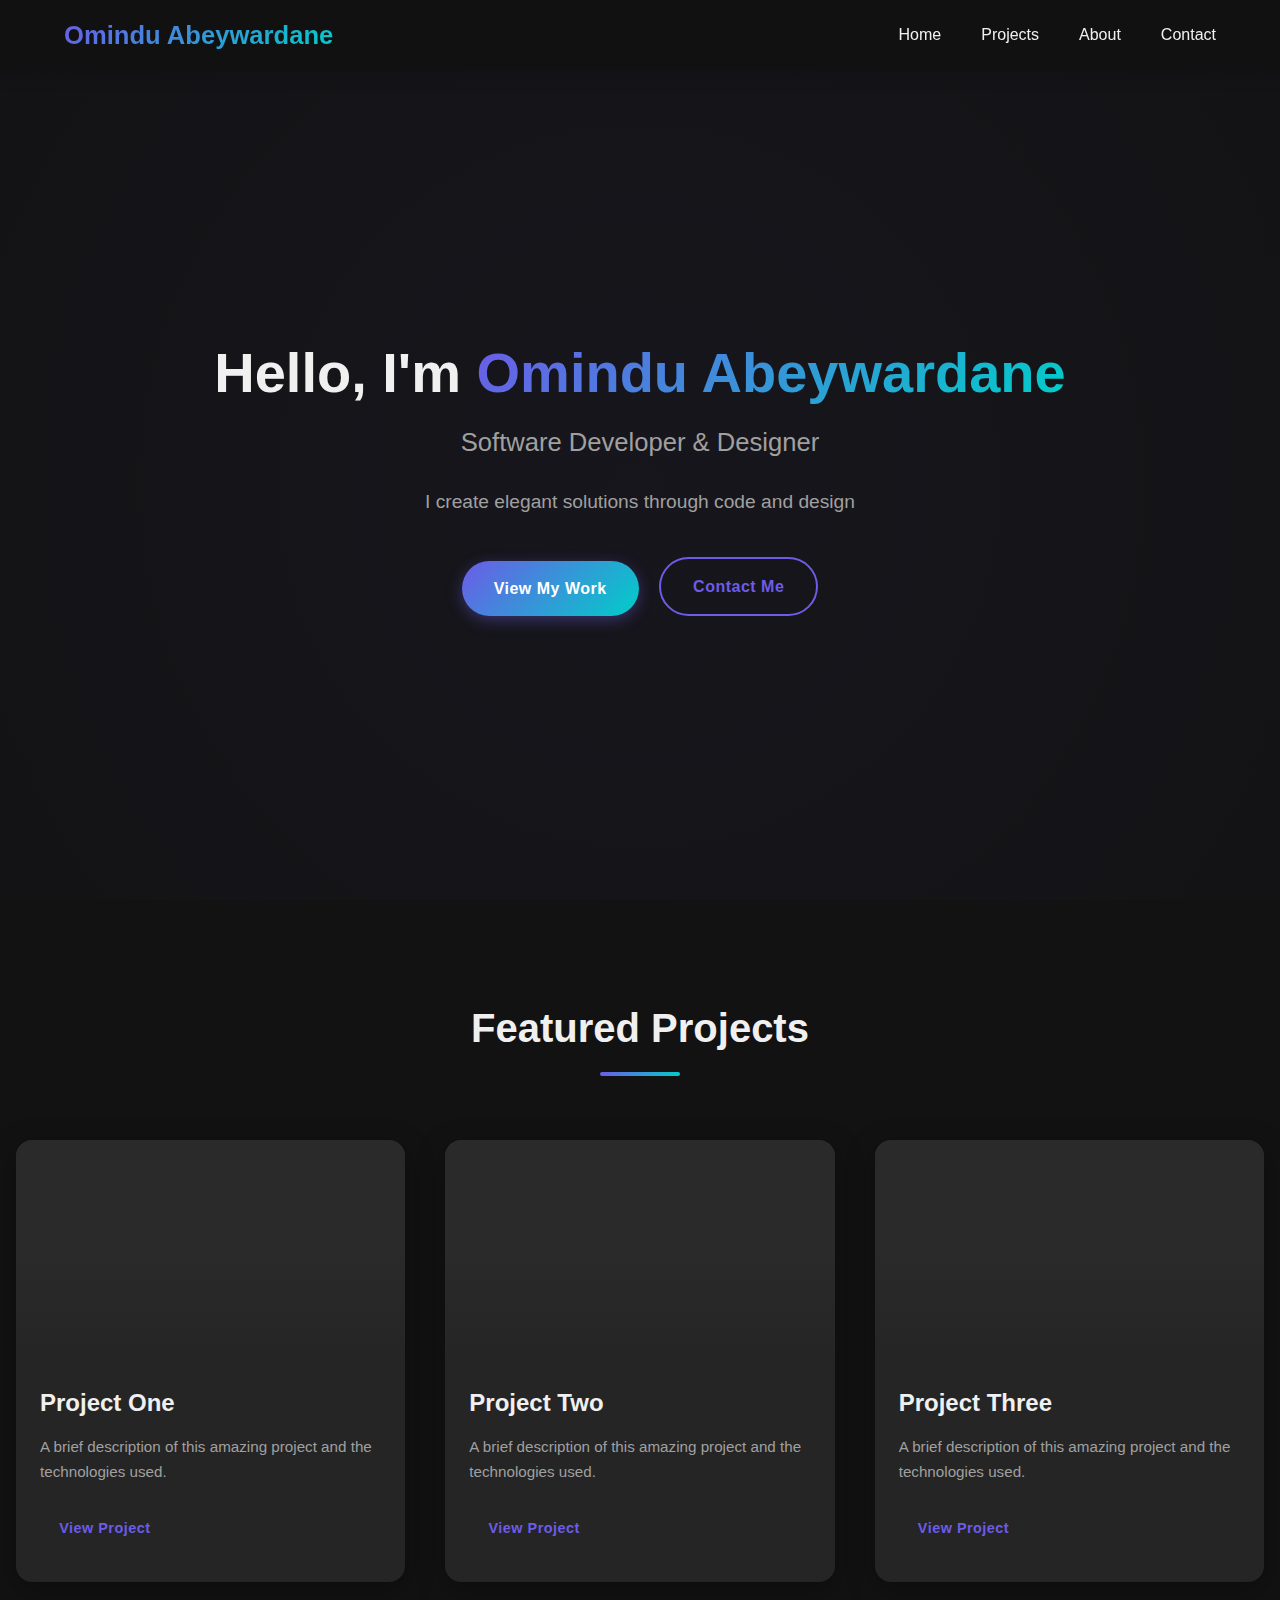
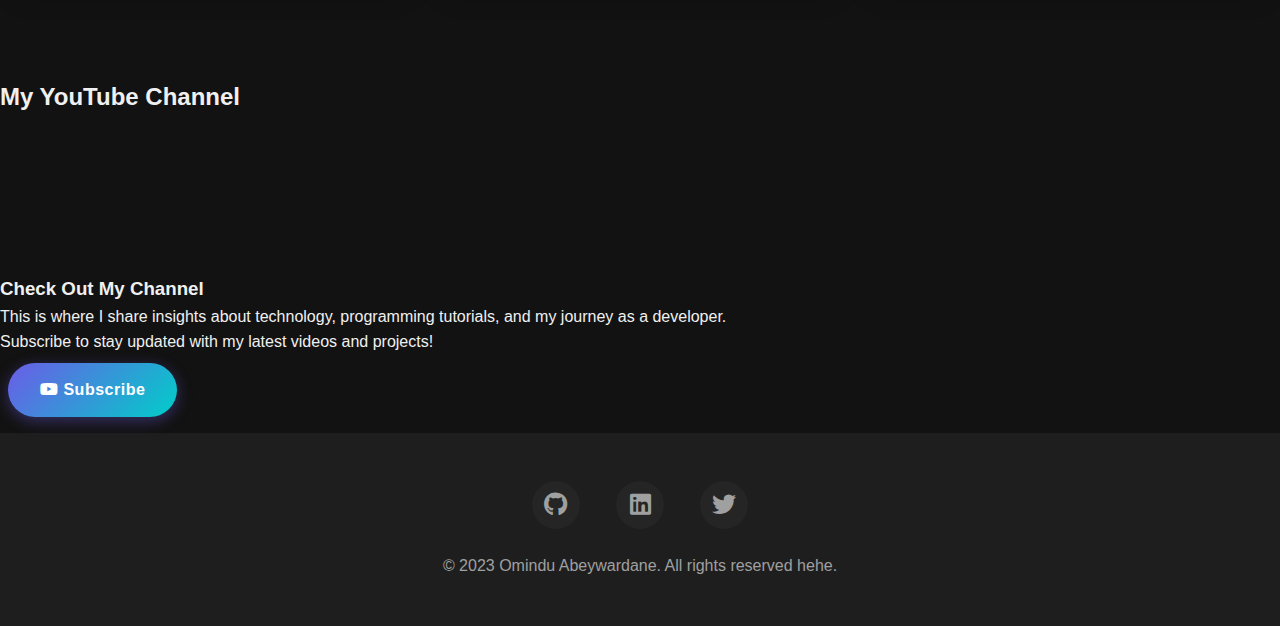
==== index.html @ 720e86e9 "Update index.html" ====
<!DOCTYPE html>
<html lang="en">
<head>
    <meta charset="UTF-8">
    <meta name="viewport" content="width=device-width, initial-scale=1.0">
    <title>Omindu Abeywardane - Portfolio</title>
    <link rel="stylesheet" href="css/styles.css">
    <link rel="stylesheet" href="https://cdnjs.cloudflare.com/ajax/libs/font-awesome/6.4.0/css/all.min.css">
</head>
<body>
    <header>
        <nav>
            <div class="logo">Omindu Abeywardane</div>
            <ul class="nav-links">
                <li><a href="index.html">Home</a></li>
                <li><a href="projects.html">Projects</a></li>
                <li><a href="about.html">About</a></li>
                <li><a href="contact.html">Contact</a></li>
            </ul>
            <div class="burger">
                <div class="line1"></div>
                <div class="line2"></div>
                <div class="line3"></div>
            </div>
        </nav>
    </header>

    <main>
        <section class="hero">
            <div class="hero-content">
                <h1>Hello, I'm <span class="highlight">Omindu Abeywardane</span></h1>
                <h2>Software Developer & Designer</h2>
                <p>I create elegant solutions through code and design</p>
                <div class="cta-buttons">
                    <a href="projects.html" class="btn primary-btn">View My Work</a>
                    <a href="contact.html" class="btn secondary-btn">Contact Me</a>
                </div>
            </div>
        </section>

        <section class="featured-projects">
            <h2>Featured Projects</h2>
            <div class="projects-container">
                <div class="project-card">
                    <div class="project-image"></div>
                    <h3>Project One</h3>
                    <p>A brief description of this amazing project and the technologies used.</p>
                    <a href="#" class="btn small-btn">View Project</a>
                </div>
                <div class="project-card">
                    <div class="project-image"></div>
                    <h3>Project Two</h3>
                    <p>A brief description of this amazing project and the technologies used.</p>
                    <a href="#" class="btn small-btn">View Project</a>
                </div>
                <div class="project-card">
                    <div class="project-image"></div>
                    <h3>Project Three</h3>
                    <p>A brief description of this amazing project and the technologies used.</p>
                    <a href="#" class="btn small-btn">View Project</a>
                </div>
            </div>
        </section>
    </main>


    <section class="youtube-section">
        <div class="container">
            <h2>My YouTube Channel</h2>
            <div class="youtube-container">
                <div class="video-wrapper">
                    <!-- Replace the src URL with your actual YouTube video embed URL -->
                    <iframe 
                        src="https://youtu.be/QgRiW_VQ7E4?si=WaRIILg4TlYYfxgu" 
                        title="YouTube video player" 
                        frameborder="0" 
                        allow="accelerometer; autoplay; clipboard-write; encrypted-media; gyroscope; picture-in-picture" 
                        allowfullscreen>
                    </iframe>
                </div>
                <div class="channel-info">
                    <h3>Check Out My Channel</h3>
                    <p>This is where I share insights about technology, programming tutorials, and my journey as a developer.</p>
                    <p>Subscribe to stay updated with my latest videos and projects!</p>
                    <a href="UCETWMMukTEntcmD5rsvmGNQ" class="btn primary-btn" target="_blank">
                        <i class="fab fa-youtube"></i> Subscribe
                    </a>
                </div>
            </div>
        </div>
    </section>

    
    <footer>
        <div class="social-links">
            <a href="https://github.com/omindu-abey"><i class="fab fa-github"></i></a>
            <a href="https://linkedin.com/in/"><i class="fab fa-linkedin"></i></a>
            <a href="https://twitter.com/"><i class="fab fa-twitter"></i></a>
        </div>
        <p>&copy; 2023 Omindu Abeywardane. All rights reserved hehe.</p>
    </footer>

    <script src="js/script.js"></script>
</body>
</html>
---- css/styles.css ----
/* Dark Theme Modern Portfolio */
:root {
    --bg-primary: #121212;
    --bg-secondary: #1e1e1e;
    --bg-card: #252525;
    --text-primary: #f0f0f0;
    --text-secondary: #a0a0a0;
    --accent-color: #6c5ce7;
    --accent-secondary: #00cec9;
    --gradient-bg: linear-gradient(135deg, #6c5ce7 0%, #00cec9 100%);
    --card-shadow: 0 8px 30px rgba(0, 0, 0, 0.3);
    --nav-height: 70px;
    --transition: all 0.3s ease;
  }
  
  /* Global Styles */
  * {
    margin: 0;
    padding: 0;
    box-sizing: border-box;
  }
  
  body {
    font-family: 'Inter', 'Segoe UI', sans-serif;
    line-height: 1.6;
    color: var(--text-primary);
    background-color: var(--bg-primary);
    transition: var(--transition);
  }
  
  a {
    text-decoration: none;
    color: var(--accent-color);
    transition: var(--transition);
  }
  
  /* Scrollbar */
  ::-webkit-scrollbar {
    width: 10px;
  }
  
  ::-webkit-scrollbar-track {
    background: var(--bg-primary);
  }
  
  ::-webkit-scrollbar-thumb {
    background: var(--accent-color);
    border-radius: 5px;
  }
  
  /* Navigation */
  header {
    background-color: rgba(18, 18, 18, 0.8);
    backdrop-filter: blur(10px);
    -webkit-backdrop-filter: blur(10px);
    position: fixed;
    width: 100%;
    z-index: 1000;
    box-shadow: 0 2px 20px rgba(0, 0, 0, 0.2);
  }
  
  nav {
    display: flex;
    justify-content: space-between;
    align-items: center;
    padding: 0 5%;
    height: var(--nav-height);
    max-width: 1400px;
    margin: 0 auto;
  }
  
  .logo {
    font-size: 1.6rem;
    font-weight: 700;
    color: var(--text-primary);
    background-image: var(--gradient-bg);
    background-clip: text;
    -webkit-background-clip: text;
    color: transparent;
  }
  
  .nav-links {
    display: flex;
    list-style: none;
  }
  
  .nav-links li {
    margin-left: 2.5rem;
  }
  
  .nav-links a {
    color: var(--text-primary);
    font-weight: 500;
    position: relative;
  }
  
  .nav-links a::after {
    content: '';
    position: absolute;
    width: 0%;
    height: 2px;
    bottom: -5px;
    left: 0;
    background-image: var(--gradient-bg);
    transition: width 0.3s ease;
  }
  
  .nav-links a:hover {
    color: var(--accent-color);
  }
  
  .nav-links a:hover::after {
    width: 100%;
  }
  
  .burger {
    display: none;
    cursor: pointer;
  }
  
  .burger div {
    width: 25px;
    height: 2px;
    margin: 6px;
    background-color: var(--text-primary);
    transition: var(--transition);
  }
  
  /* Hero Section */
  main {
    padding-top: var(--nav-height);
  }
  
  .hero {
    min-height: calc(100vh - var(--nav-height));
    display: flex;
    align-items: center;
    justify-content: center;
    text-align: center;
    padding: 4rem 1rem;
    background: var(--bg-primary);
    position: relative;
    overflow: hidden;
  }
  
  .hero::before {
    content: '';
    position: absolute;
    top: -50%;
    left: -50%;
    width: 200%;
    height: 200%;
    background: radial-gradient(circle, rgba(108, 92, 231, 0.05) 0%, rgba(18, 18, 18, 0) 70%);
    z-index: 0;
  }
  
  .hero-content {
    max-width: 900px;
    position: relative;
    z-index: 2;
  }
  
  .hero h1 {
    font-size: 3.5rem;
    margin-bottom: 1rem;
    line-height: 1.2;
  }
  
  .hero h2 {
    font-size: 1.6rem;
    font-weight: 400;
    margin-bottom: 1.5rem;
    color: var(--text-secondary);
  }
  
  .hero p {
    font-size: 1.2rem;
    margin-bottom: 2rem;
    color: var(--text-secondary);
  }
  
  .highlight {
    background-image: var(--gradient-bg);
    background-clip: text;
    -webkit-background-clip: text;
    color: transparent;
    font-weight: 700;
  }
  
  .cta-buttons {
    margin-top: 2rem;
  }
  
  .btn {
    display: inline-block;
    padding: 0.9rem 2rem;
    margin: 0.5rem;
    border-radius: 50px;
    font-weight: 600;
    letter-spacing: 0.5px;
    transition: all 0.3s;
    position: relative;
    overflow: hidden;
    z-index: 1;
  }
  
  .primary-btn {
    background-image: var(--gradient-bg);
    border: none;
    color: white;
    box-shadow: 0 4px 15px rgba(108, 92, 231, 0.4);
  }
  
  .primary-btn::before {
    content: '';
    position: absolute;
    top: 0;
    left: 0;
    width: 0%;
    height: 100%;
    background: rgba(255, 255, 255, 0.1);
    transition: width 0.4s;
    z-index: -1;
  }
  
  .primary-btn:hover::before {
    width: 100%;
  }
  
  .primary-btn:hover {
    transform: translateY(-3px);
    box-shadow: 0 7px 20px rgba(108, 92, 231, 0.5);
  }
  
  .secondary-btn {
    border: 2px solid var(--accent-color);
    background: transparent;
    color: var(--accent-color);
  }
  
  .secondary-btn:hover {
    background-color: var(--accent-color);
    color: white;
    transform: translateY(-3px);
  }
  
  .small-btn {
    padding: 0.6rem 1.2rem;
    font-size: 0.9rem;
  }
  
  /* Featured Projects */
  .featured-projects {
    padding: 6rem 1rem;
    max-width: 1400px;
    margin: 0 auto;
  }
  
  .featured-projects h2 {
    text-align: center;
    margin-bottom: 4rem;
    font-size: 2.5rem;
    position: relative;
    padding-bottom: 1rem;
  }
  
  .featured-projects h2::after {
    content: '';
    position: absolute;
    width: 80px;
    height: 4px;
    background-image: var(--gradient-bg);
    bottom: 0;
    left: 50%;
    transform: translateX(-50%);
    border-radius: 2px;
  }
  
  .projects-container {
    display: grid;
    grid-template-columns: repeat(auto-fit, minmax(320px, 1fr));
    gap: 2.5rem;
  }
  
  .project-card {
    background-color: var(--bg-card);
    border-radius: 16px;
    overflow: hidden;
    box-shadow: var(--card-shadow);
    transition: transform 0.4s, box-shadow 0.4s;
    position: relative;
  }
  
  .project-card:hover {
    transform: translateY(-12px);
    box-shadow: 0 15px 35px rgba(0, 0, 0, 0.4);
  }
  
  .project-image {
    height: 220px;
    background-color: #2a2a2a;
    background-position: center;
    background-size: cover;
    position: relative;
    overflow: hidden;
  }
  
  .project-image::after {
    content: '';
    position: absolute;
    top: 0;
    left: 0;
    width: 100%;
    height: 100%;
    background: linear-gradient(to top, rgba(37, 37, 37, 1) 0%, rgba(37, 37, 37, 0) 50%);
  }
  
  .project-card h3 {
    padding: 1.5rem 1.5rem 0.8rem;
    font-size: 1.5rem;
    color: var(--text-primary);
  }
  
  .project-card p {
    padding: 0 1.5rem 1.5rem;
    color: var(--text-secondary);
    font-size: 0.95rem;
  }
  
  .project-card .btn {
    margin: 0 1.5rem 1.5rem;
  }
  
  /* Footer */
  footer {
    background-color: var(--bg-secondary);
    color: var(--text-secondary);
    text-align: center;
    padding: 3rem 1rem;
    position: relative;
  }
  
  .social-links {
    margin-bottom: 1.5rem;
  }
  
  .social-links a {
    display: inline-block;
    margin: 0 1rem;
    font-size: 1.5rem;
    color: var(--text-secondary);
    transition: var(--transition);
    border-radius: 50%;
    width: 48px;
    height: 48px;
    line-height: 48px;
    background-color: var(--bg-card);
  }
  
  .social-links a:hover {
    color: white;
    background-color: var(--accent-color);
    transform: translateY(-5px);
  }
  
  /* Responsive */
  @media screen and (max-width: 768px) {
    .nav-links {
      position: fixed;
      right: 0;
      height: calc(100vh - var(--nav-height));
      top: var(--nav-height);
      background-color: var(--bg-secondary);
      display: flex;
      flex-direction: column;
      align-items: center;
      justify-content: flex-start;
      width: 70%;
      transform: translateX(100%);
      transition: transform 0.5s ease-in;
      z-index: 999;
      box-shadow: 0 10px 30px rgba(0, 0, 0, 0.2);
    }
    
    .nav-links li {
      opacity: 0;
      margin: 2rem 0;
    }
    
    .burger {
      display: block;
    }
    
    .nav-active {
      transform: translateX(0%);
    }
  
    .toggle .line1 {
      transform: rotate(-45deg) translate(-5px, 6px);
    }
  
    .toggle .line2 {
      opacity: 0;
    }
  
    .toggle .line3 {
      transform: rotate(45deg) translate(-5px, -6px);
    }
    
    .hero h1 {
      font-size: 2.5rem;
    }
    
    .hero h2 {
      font-size: 1.3rem;
    }
  }
  
  @media screen and (max-width: 480px) {
    .hero h1 {
      font-size: 2rem;
    }
    
    .cta-buttons .btn {
      display: block;
      margin: 1rem auto;
    }
  }
  
  /* Animation for Nav Links */
  @keyframes navLinkFade {
    from {
      opacity: 0;
      transform: translateX(50px);
    }
    to {
      opacity: 1;
      transform: translateX(0px);
    }
  }
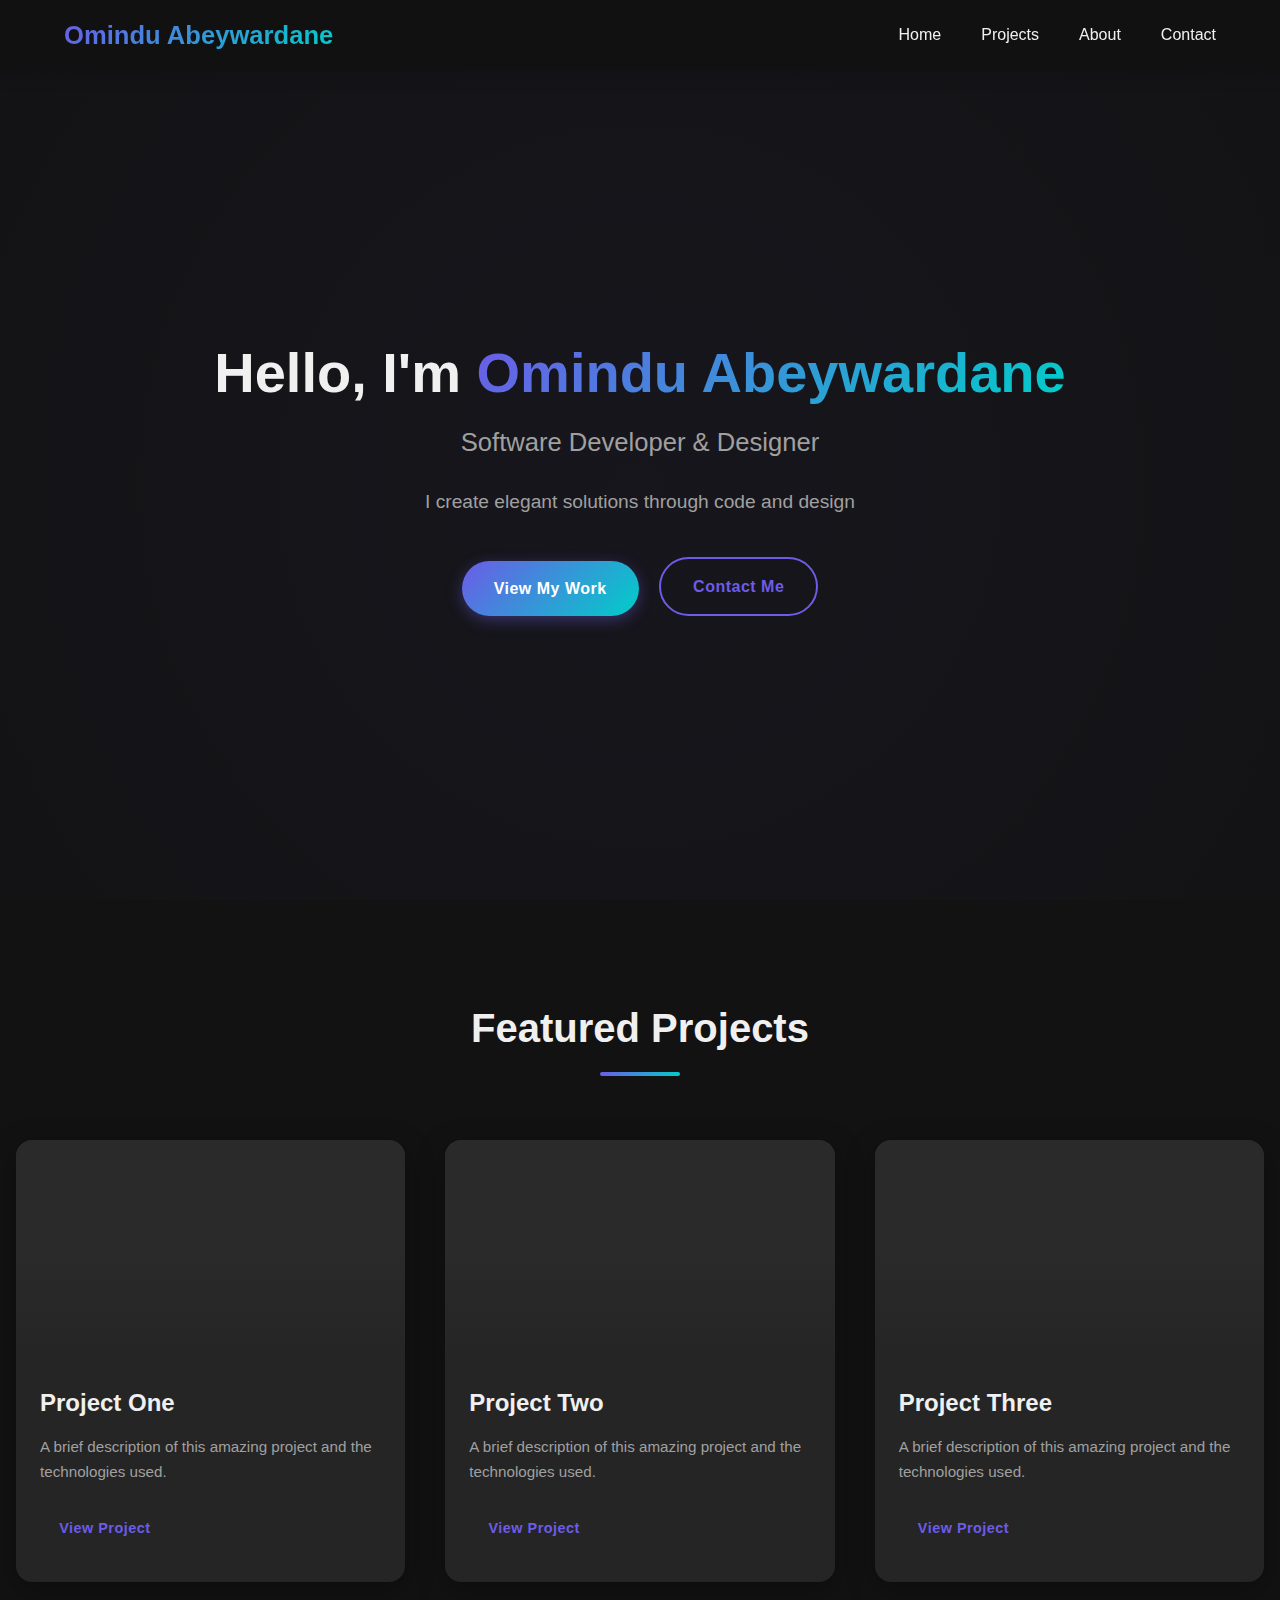
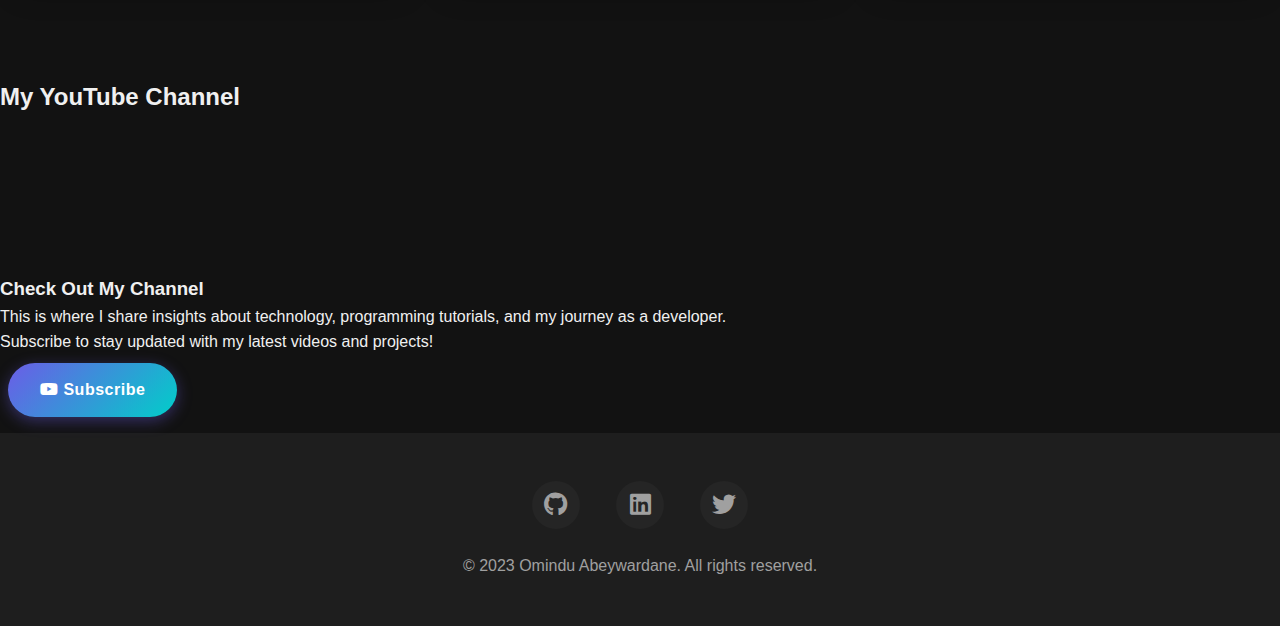
==== commit ab647e26: "Update index.html" ====
--- a/index.html
+++ b/index.html
@@ -69,20 +69,21 @@
             <h2>My YouTube Channel</h2>
             <div class="youtube-container">
                 <div class="video-wrapper">
-                    <!-- Replace the src URL with your actual YouTube video embed URL -->
-                    <iframe 
-                        src="https://youtu.be/QgRiW_VQ7E4?si=WaRIILg4TlYYfxgu" 
-                        title="YouTube video player" 
-                        frameborder="0" 
-                        allow="accelerometer; autoplay; clipboard-write; encrypted-media; gyroscope; picture-in-picture" 
-                        allowfullscreen>
-                    </iframe>
+            <!-- Replace the existing iframe with this corrected one -->
+            <iframe 
+                src="https://www.youtube.com/embed/QgRiW_VQ7E4" 
+                title="YouTube video player" 
+                frameborder="0" 
+                allow="accelerometer; autoplay; clipboard-write; encrypted-media; gyroscope; picture-in-picture" 
+                allowfullscreen>
+            </iframe>
                 </div>
                 <div class="channel-info">
                     <h3>Check Out My Channel</h3>
                     <p>This is where I share insights about technology, programming tutorials, and my journey as a developer.</p>
                     <p>Subscribe to stay updated with my latest videos and projects!</p>
-                    <a href="UCETWMMukTEntcmD5rsvmGNQ" class="btn primary-btn" target="_blank">
+                    <!-- Replace the existing subscription link with this corrected one -->
+                    <a href="https://www.youtube.com/channel/UCETWMMukTEntcmD5rsvmGNQ" class="btn primary-btn" target="_blank">
                         <i class="fab fa-youtube"></i> Subscribe
                     </a>
                 </div>
@@ -97,7 +98,7 @@
             <a href="https://linkedin.com/in/"><i class="fab fa-linkedin"></i></a>
             <a href="https://twitter.com/"><i class="fab fa-twitter"></i></a>
         </div>
-        <p>&copy; 2023 Omindu Abeywardane. All rights reserved hehe.</p>
+        <p>&copy; 2023 Omindu Abeywardane. All rights reserved.</p>
     </footer>
 
     <script src="js/script.js"></script>
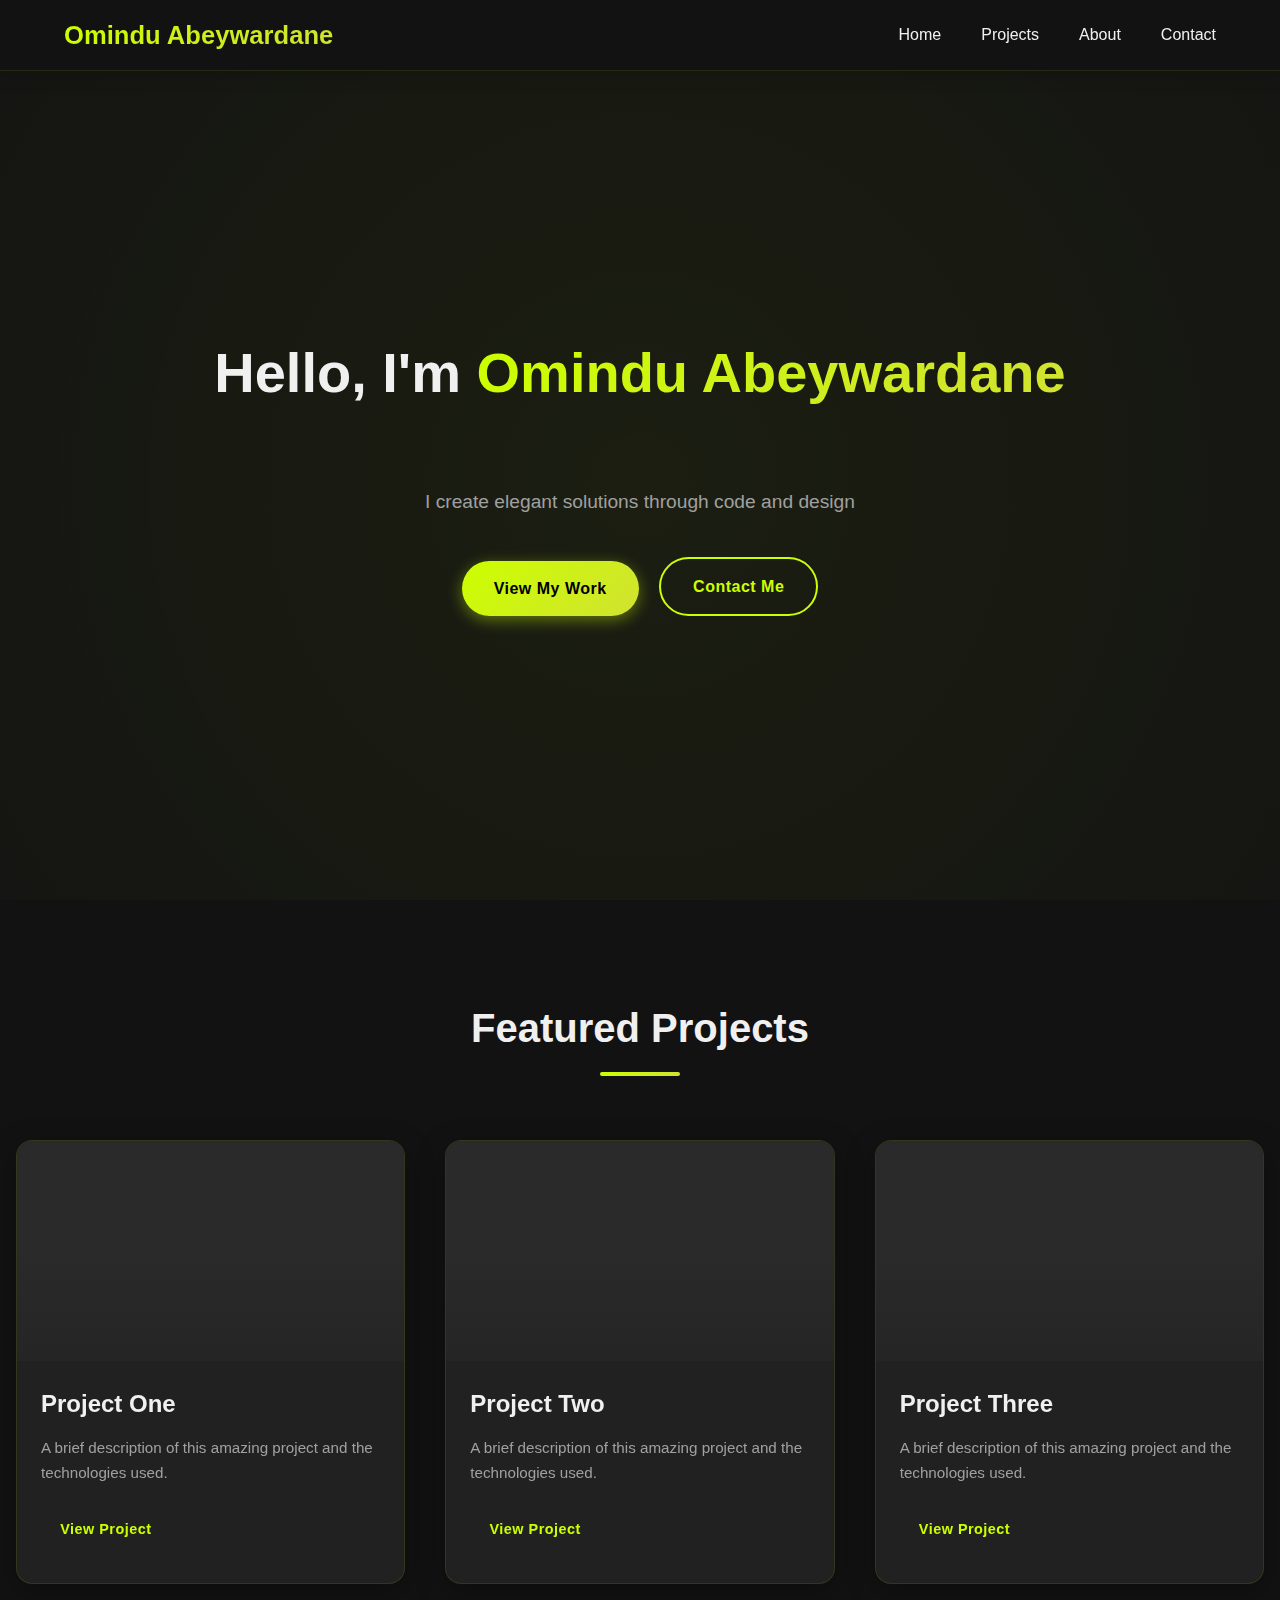
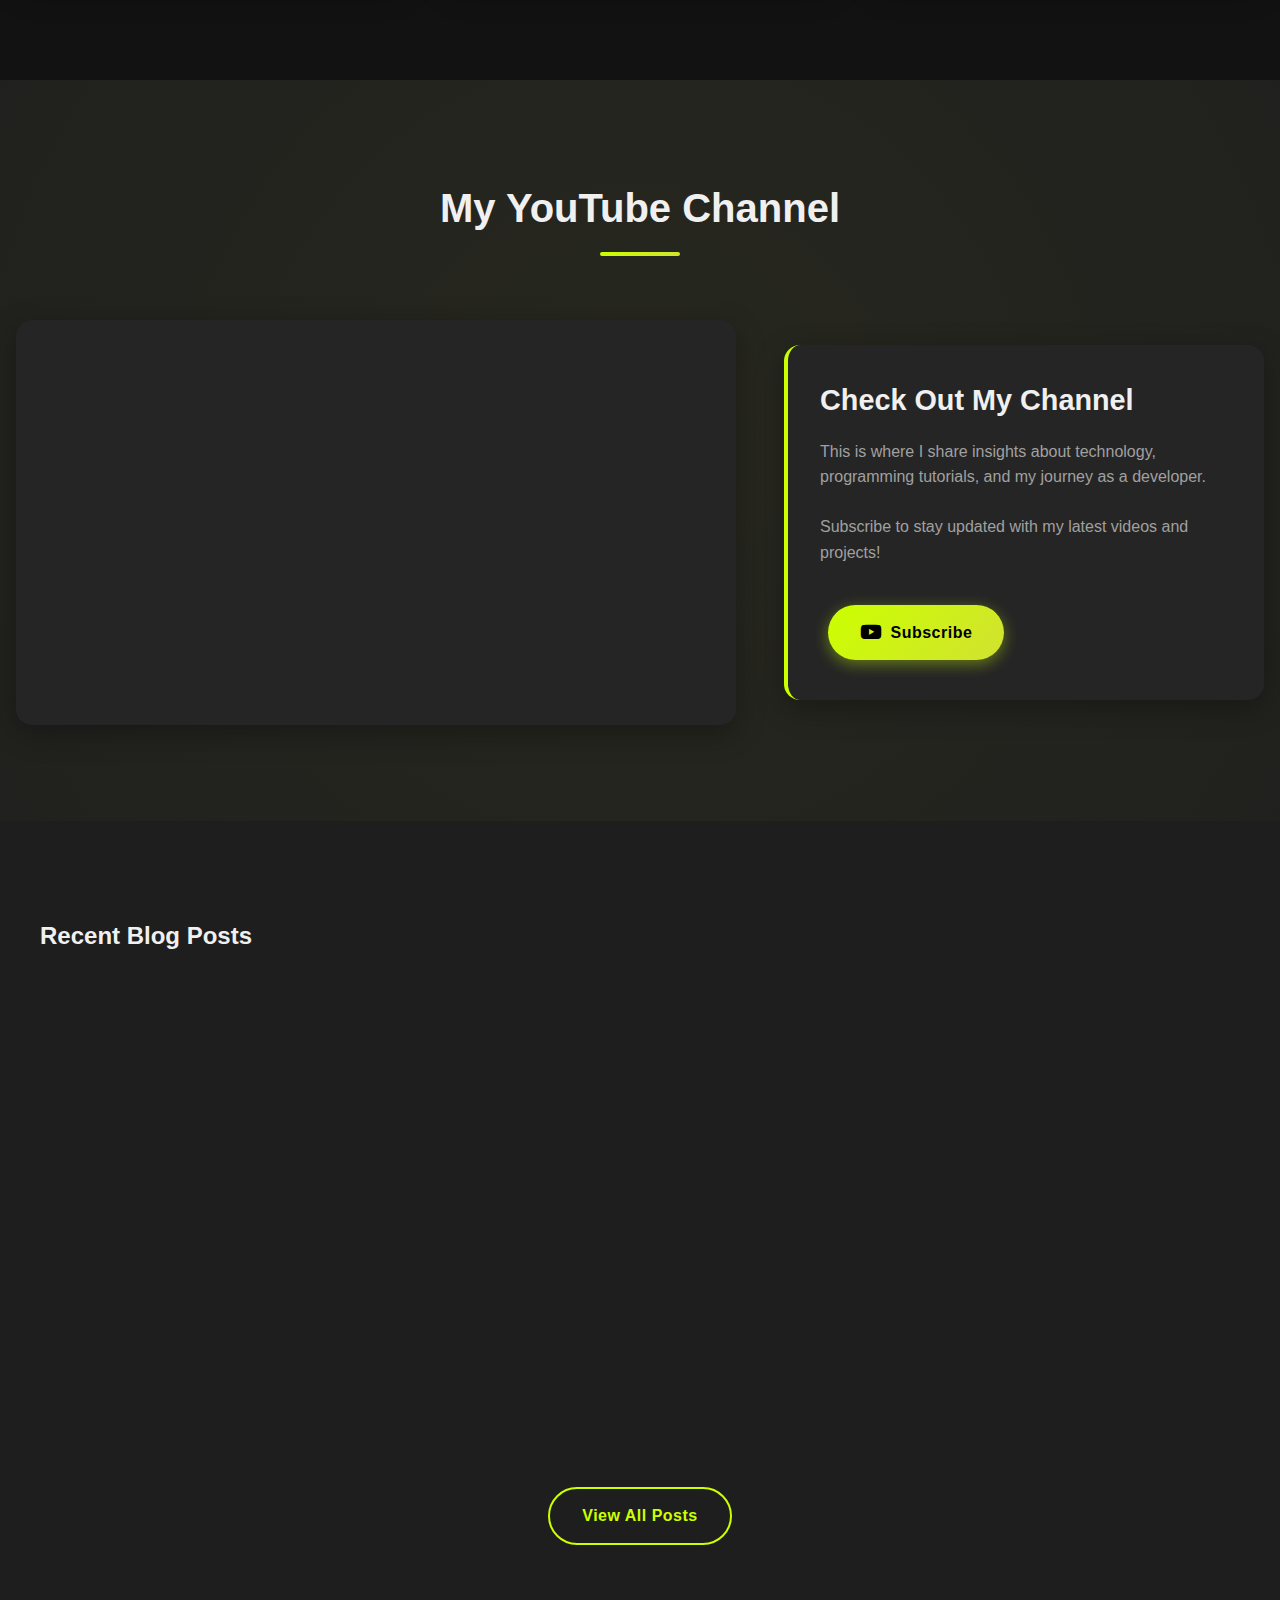
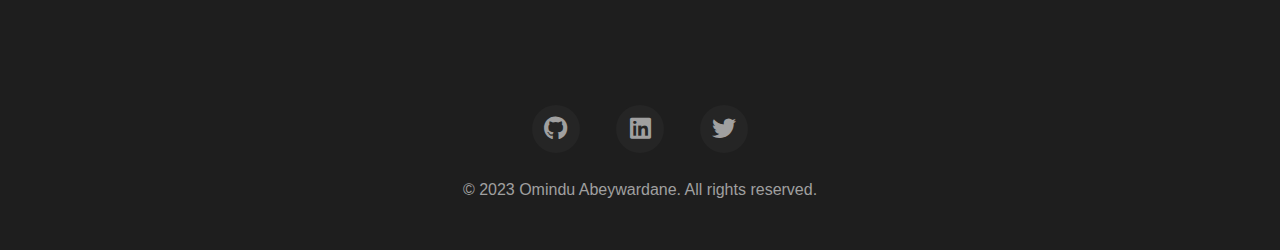
==== commit 7f72b34f: "Sunmmary" ====
--- a/index.html
+++ b/index.html
@@ -91,6 +91,48 @@
         </div>
     </section>
 
+
+    <!-- Add this section before the footer -->
+<section class="blog-section">
+    <div class="container">
+        <h2>Recent Blog Posts</h2>
+        <div class="blog-posts">
+            <div class="blog-card fade-in">
+                <div class="blog-image"></div>
+                <div class="blog-content">
+                    <div class="blog-date">June 15, 2023</div>
+                    <h3>Design Principles for Modern UI</h3>
+                    <p>Exploring the fundamental principles that make UI design effective and appealing.</p>
+                    <a href="#" class="read-more">Read More <i class="fas fa-arrow-right"></i></a>
+                </div>
+            </div>
+            
+            <div class="blog-card fade-in">
+                <div class="blog-image"></div>
+                <div class="blog-content">
+                    <div class="blog-date">May 22, 2023</div>
+                    <h3>Creating Effective User Flows</h3>
+                    <p>How to design user flows that enhance the overall user experience of your applications.</p>
+                    <a href="#" class="read-more">Read More <i class="fas fa-arrow-right"></i></a>
+                </div>
+            </div>
+            
+            <div class="blog-card fade-in">
+                <div class="blog-image"></div>
+                <div class="blog-content">
+                    <div class="blog-date">April 10, 2023</div>
+                    <h3>Color Psychology in UI Design</h3>
+                    <p>Understanding how colors affect user perception and behavior in digital interfaces.</p>
+                    <a href="#" class="read-more">Read More <i class="fas fa-arrow-right"></i></a>
+                </div>
+            </div>
+        </div>
+        <div class="center-btn">
+            <a href="#" class="btn secondary-btn">View All Posts</a>
+        </div>
+    </div>
+</section>
+
     
     <footer>
         <div class="social-links">
--- a/css/styles.css
+++ b/css/styles.css
@@ -1,17 +1,21 @@
-/* Dark Theme Modern Portfolio */
+/* Dark Theme with Volt Green & Pear Green */
 :root {
     --bg-primary: #121212;
     --bg-secondary: #1e1e1e;
     --bg-card: #252525;
     --text-primary: #f0f0f0;
     --text-secondary: #a0a0a0;
-    --accent-color: #6c5ce7;
-    --accent-secondary: #00cec9;
-    --gradient-bg: linear-gradient(135deg, #6c5ce7 0%, #00cec9 100%);
+    --accent-color: #CCFF00; /* Volt green */
+    --accent-secondary: #D1E231; /* Pear green */
+    --gradient-bg: linear-gradient(135deg, #CCFF00 0%, #D1E231 100%);
     --card-shadow: 0 8px 30px rgba(0, 0, 0, 0.3);
     --nav-height: 70px;
     --transition: all 0.3s ease;
-  }
+
+    --font-primary: 'Space Grotesk', sans-serif;
+    --font-heading: 'Syne', sans-serif;
+  }
+  @import url('https://fonts.googleapis.com/css2?family=Space+Grotesk:wght@300;400;500;600;700&family=Syne:wght@400;500;600;700;800&display=swap');
   
   /* Global Styles */
   * {
@@ -26,8 +30,13 @@
     color: var(--text-primary);
     background-color: var(--bg-primary);
     transition: var(--transition);
-  }
-  
+    font-family: var(--font-primary);
+  }
+  
+  h1, h2, h3, h4, h5, h6, .logo {
+    font-family: var(--font-heading);
+  }
+
   a {
     text-decoration: none;
     color: var(--accent-color);
@@ -50,9 +59,10 @@
   
   /* Navigation */
   header {
-    background-color: rgba(18, 18, 18, 0.8);
-    backdrop-filter: blur(10px);
-    -webkit-backdrop-filter: blur(10px);
+  background-color: rgba(18, 18, 18, 0.7);
+  backdrop-filter: blur(10px);
+  -webkit-backdrop-filter: blur(10px);
+  border-bottom: 1px solid rgba(204, 255, 0, 0.1);
     position: fixed;
     width: 100%;
     z-index: 1000;
@@ -69,6 +79,22 @@
     margin: 0 auto;
   }
   
+  .fade-in {
+    animation: fadeIn 0.8s ease forwards;
+    opacity: 0;
+  }
+
+  @keyframes fadeIn {
+    from { opacity: 0; transform: translateY(20px); }
+    to { opacity: 1; transform: translateY(0); }
+  }
+
+  
+/* Staggered animation for projects */
+.projects-container .project-card:nth-child(1) { animation-delay: 0.1s; }
+.projects-container .project-card:nth-child(2) { animation-delay: 0.3s; }
+.projects-container .project-card:nth-child(3) { animation-delay: 0.5s; }
+
   .logo {
     font-size: 1.6rem;
     font-weight: 700;
@@ -150,7 +176,7 @@
     left: -50%;
     width: 200%;
     height: 200%;
-    background: radial-gradient(circle, rgba(108, 92, 231, 0.05) 0%, rgba(18, 18, 18, 0) 70%);
+    background: radial-gradient(circle, rgba(204, 255, 0, 0.05) 0%, rgba(18, 18, 18, 0) 70%);
     z-index: 0;
   }
   
@@ -203,12 +229,31 @@
     overflow: hidden;
     z-index: 1;
   }
+
+  .btn::after {
+    content: '';
+    position: absolute;
+    top: 50%;
+    left: 50%;
+    width: 0;
+    height: 0;
+    background-color: rgba(255, 255, 255, 0.2);
+    border-radius: 50%;
+    transform: translate(-50%, -50%);
+    transition: width 0.6s, height 0.6s;
+  }
+  
+  .btn:active::after {
+    width: 300px;
+    height: 300px;
+  }
+
   
   .primary-btn {
     background-image: var(--gradient-bg);
     border: none;
-    color: white;
-    box-shadow: 0 4px 15px rgba(108, 92, 231, 0.4);
+    color: #000000; /* Changed to black for better contrast with bright green */
+    box-shadow: 0 4px 15px rgba(204, 255, 0, 0.4);
   }
   
   .primary-btn::before {
@@ -229,7 +274,7 @@
   
   .primary-btn:hover {
     transform: translateY(-3px);
-    box-shadow: 0 7px 20px rgba(108, 92, 231, 0.5);
+    box-shadow: 0 7px 20px rgba(204, 255, 0, 0.5);
   }
   
   .secondary-btn {
@@ -240,7 +285,7 @@
   
   .secondary-btn:hover {
     background-color: var(--accent-color);
-    color: white;
+    color: #000000; /* Changed to black for contrast */
     transform: translateY(-3px);
   }
   
@@ -283,7 +328,11 @@
   }
   
   .project-card {
-    background-color: var(--bg-card);
+    background-color: rgba(37, 37, 37, 0.8);
+    backdrop-filter: blur(8px);
+    -webkit-backdrop-filter: blur(8px);
+    border: 1px solid rgba(204, 255, 0, 0.1);
+
     border-radius: 16px;
     overflow: hidden;
     box-shadow: var(--card-shadow);
@@ -329,6 +378,114 @@
   
   .project-card .btn {
     margin: 0 1.5rem 1.5rem;
+  }
+  
+  /* YouTube Video Section */
+  .youtube-section {
+      padding: 6rem 1rem;
+      background-color: var(--bg-secondary);
+      position: relative;
+      overflow: hidden;
+  }
+  
+  .youtube-section::before {
+      content: '';
+      position: absolute;
+      top: -50%;
+      right: -50%;
+      width: 200%;
+      height: 200%;
+      background: radial-gradient(circle, rgba(209, 226, 49, 0.05) 0%, rgba(18, 18, 18, 0) 70%);
+      z-index: 0;
+  }
+  
+  .youtube-section .container {
+      max-width: 1400px;
+      margin: 0 auto;
+      position: relative;
+      z-index: 2;
+  }
+  
+  .youtube-section h2 {
+      text-align: center;
+      margin-bottom: 4rem;
+      font-size: 2.5rem;
+      position: relative;
+      padding-bottom: 1rem;
+  }
+  
+  .youtube-section h2::after {
+      content: '';
+      position: absolute;
+      width: 80px;
+      height: 4px;
+      background-image: var(--gradient-bg);
+      bottom: 0;
+      left: 50%;
+      transform: translateX(-50%);
+      border-radius: 2px;
+  }
+  
+  .youtube-container {
+      display: grid;
+      grid-template-columns: 3fr 2fr;
+      gap: 3rem;
+      align-items: center;
+  }
+  
+  .video-wrapper {
+      position: relative;
+      padding-bottom: 56.25%; /* 16:9 Aspect Ratio */
+      height: 0;
+      overflow: hidden;
+      border-radius: 16px;
+      box-shadow: var(--card-shadow);
+      background-color: var(--bg-card);
+      transition: transform 0.3s, box-shadow 0.3s;
+  }
+  
+  .video-wrapper:hover {
+      transform: translateY(-5px);
+      box-shadow: 0 15px 35px rgba(0, 0, 0, 0.4);
+  }
+  
+  .video-wrapper iframe {
+      position: absolute;
+      top: 0;
+      left: 0;
+      width: 100%;
+      height: 100%;
+      border-radius: 16px;
+  }
+  
+  .channel-info {
+      padding: 2rem;
+      background-color: var(--bg-card);
+      border-radius: 16px;
+      box-shadow: var(--card-shadow);
+      border-left: 4px solid var(--accent-color); /* Added green accent border */
+  }
+  
+  .channel-info h3 {
+      font-size: 1.8rem;
+      margin-bottom: 1rem;
+      color: var(--text-primary);
+  }
+  
+  .channel-info p {
+      color: var(--text-secondary);
+      margin-bottom: 1.5rem;
+  }
+  
+  .channel-info .btn {
+      margin-top: 1rem;
+      display: inline-flex;
+      align-items: center;
+      gap: 0.5rem;
+  }
+  
+  .channel-info .btn i {
+      font-size: 1.2rem;
   }
   
   /* Footer */
@@ -358,12 +515,55 @@
   }
   
   .social-links a:hover {
-    color: white;
+    color: #000000; /* Black text on green background */
     background-color: var(--accent-color);
     transform: translateY(-5px);
   }
   
-  /* Responsive */
+  /* Project tags with green styling */
+  .project-tags {
+    display: flex;
+    flex-wrap: wrap;
+    gap: 0.5rem;
+    padding: 0 1.5rem 1rem;
+  }
+  
+  .tag {
+    padding: 0.3rem 0.8rem;
+    border-radius: 50px;
+    font-size: 0.8rem;
+    font-weight: 500;
+    background: rgba(204, 255, 0, 0.15);
+    color: var(--accent-color);
+    border: 1px solid rgba(204, 255, 0, 0.3);
+  }
+  
+  /* Skill badges with green styling */
+  .skill-badge {
+    display: inline-block;
+    padding: 0.5rem 1rem;
+    margin: 0.3rem;
+    border-radius: 50px;
+    font-size: 0.9rem;
+    font-weight: 500;
+    background: rgba(204, 255, 0, 0.15);
+    color: var(--accent-color);
+    border: 1px solid rgba(204, 255, 0, 0.3);
+  }
+  
+  /* Make the video section responsive */
+  @media screen and (max-width: 992px) {
+      .youtube-container {
+          grid-template-columns: 1fr;
+      }
+      
+      .channel-info {
+          text-align: center;
+          border-left: none;
+          border-top: 4px solid var(--accent-color);
+      }
+  }
+  
   @media screen and (max-width: 768px) {
     .nav-links {
       position: fixed;
@@ -425,6 +625,14 @@
       display: block;
       margin: 1rem auto;
     }
+    
+    .youtube-section h2 {
+      font-size: 2rem;
+    }
+      
+    .channel-info h3 {
+      font-size: 1.5rem;
+    }
   }
   
   /* Animation for Nav Links */
@@ -437,4 +645,202 @@
       opacity: 1;
       transform: translateX(0px);
     }
-  }+  }
+  
+  /* Green glow effect for hover states */
+  .project-card:hover::after, 
+  .video-wrapper:hover::after {
+    content: '';
+    position: absolute;
+    bottom: -5px;
+    left: 0;
+    width: 100%;
+    height: 5px;
+    background-image: var(--gradient-bg);
+    border-radius: 0 0 16px 16px;
+  }
+
+
+  /* Contact Page Styles */
+.contact-section {
+  padding: 6rem 1rem;
+}
+
+.contact-section .container {
+  max-width: 1200px;
+  margin: 0 auto;
+}
+
+.contact-container {
+  display: grid;
+  grid-template-columns: 1fr 1fr;
+  gap: 3rem;
+  margin-top: 3rem;
+}
+
+.contact-method {
+  display: flex;
+  align-items: flex-start;
+  margin-bottom: 2rem;
+}
+
+.contact-method i {
+  font-size: 1.5rem;
+  color: var(--accent-color);
+  margin-right: 1rem;
+  background: rgba(204, 255, 0, 0.1);
+  width: 50px;
+  height: 50px;
+  border-radius: 50%;
+  display: flex;
+  align-items: center;
+  justify-content: center;
+  border: 1px solid rgba(204, 255, 0, 0.2);
+}
+
+.contact-method h3 {
+  margin-bottom: 0.5rem;
+  font-size: 1.2rem;
+}
+
+.contact-form {
+  background-color: var(--bg-card);
+  padding: 2rem;
+  border-radius: 16px;
+  box-shadow: var(--card-shadow);
+  border-left: 4px solid var(--accent-color);
+}
+
+.form-group {
+  margin-bottom: 1.5rem;
+}
+
+.form-group label {
+  display: block;
+  margin-bottom: 0.5rem;
+  color: var(--text-secondary);
+}
+
+.form-group input, 
+.form-group textarea {
+  width: 100%;
+  padding: 0.8rem;
+  border-radius: 8px;
+  border: 1px solid rgba(204, 255, 0, 0.2);
+  background-color: var(--bg-secondary);
+  color: var(--text-primary);
+  font-family: var(--font-primary);
+  transition: all 0.3s ease;
+}
+
+.form-group input:focus, 
+.form-group textarea:focus {
+  outline: none;
+  border-color: var(--accent-color);
+  box-shadow: 0 0 0 2px rgba(204, 255, 0, 0.2);
+}
+
+@media screen and (max-width: 768px) {
+  .contact-container {
+      grid-template-columns: 1fr;
+  }
+}
+
+/* Blog Section Styles */
+.blog-section {
+  padding: 6rem 1rem;
+  background-color: var(--bg-secondary);
+}
+
+.blog-section .container {
+  max-width: 1200px;
+  margin: 0 auto;
+}
+
+.blog-posts {
+  display: grid;
+  grid-template-columns: repeat(auto-fit, minmax(300px, 1fr));
+  gap: 2rem;
+  margin-top: 3rem;
+}
+
+.blog-card {
+  background-color: var(--bg-card);
+  border-radius: 16px;
+  overflow: hidden;
+  box-shadow: var(--card-shadow);
+  transition: transform 0.4s, box-shadow 0.4s;
+}
+
+.blog-card:hover {
+  transform: translateY(-10px);
+  box-shadow: 0 15px 35px rgba(0, 0, 0, 0.4);
+}
+
+.blog-image {
+  height: 200px;
+  background-color: #2a2a2a;
+  position: relative;
+}
+
+.blog-content {
+  padding: 1.5rem;
+}
+
+.blog-date {
+  font-size: 0.85rem;
+  color: var(--accent-color);
+  margin-bottom: 0.5rem;
+}
+
+.blog-card h3 {
+  margin-bottom: 1rem;
+  font-size: 1.3rem;
+}
+
+.blog-card p {
+  color: var(--text-secondary);
+  margin-bottom: 1.5rem;
+}
+
+.read-more {
+  display: inline-flex;
+  align-items: center;
+  font-weight: 500;
+}
+
+.read-more i {
+  margin-left: 0.5rem;
+  transition: transform 0.3s;
+}
+
+.read-more:hover i {
+  transform: translateX(5px);
+}
+
+.center-btn {
+  text-align: center;
+  margin-top: 3rem;
+}
+
+/* Ripple Effect for Buttons */
+.btn {
+  position: relative;
+  overflow: hidden;
+}
+
+.ripple {
+  position: absolute;
+  border-radius: 50%;
+  background-color: rgba(255, 255, 255, 0.3);
+  transform: scale(0);
+  animation: ripple 0.6s linear;
+  pointer-events: none;
+}
+
+@keyframes ripple {
+  to {
+      transform: scale(4);
+      opacity: 0;
+  }
+}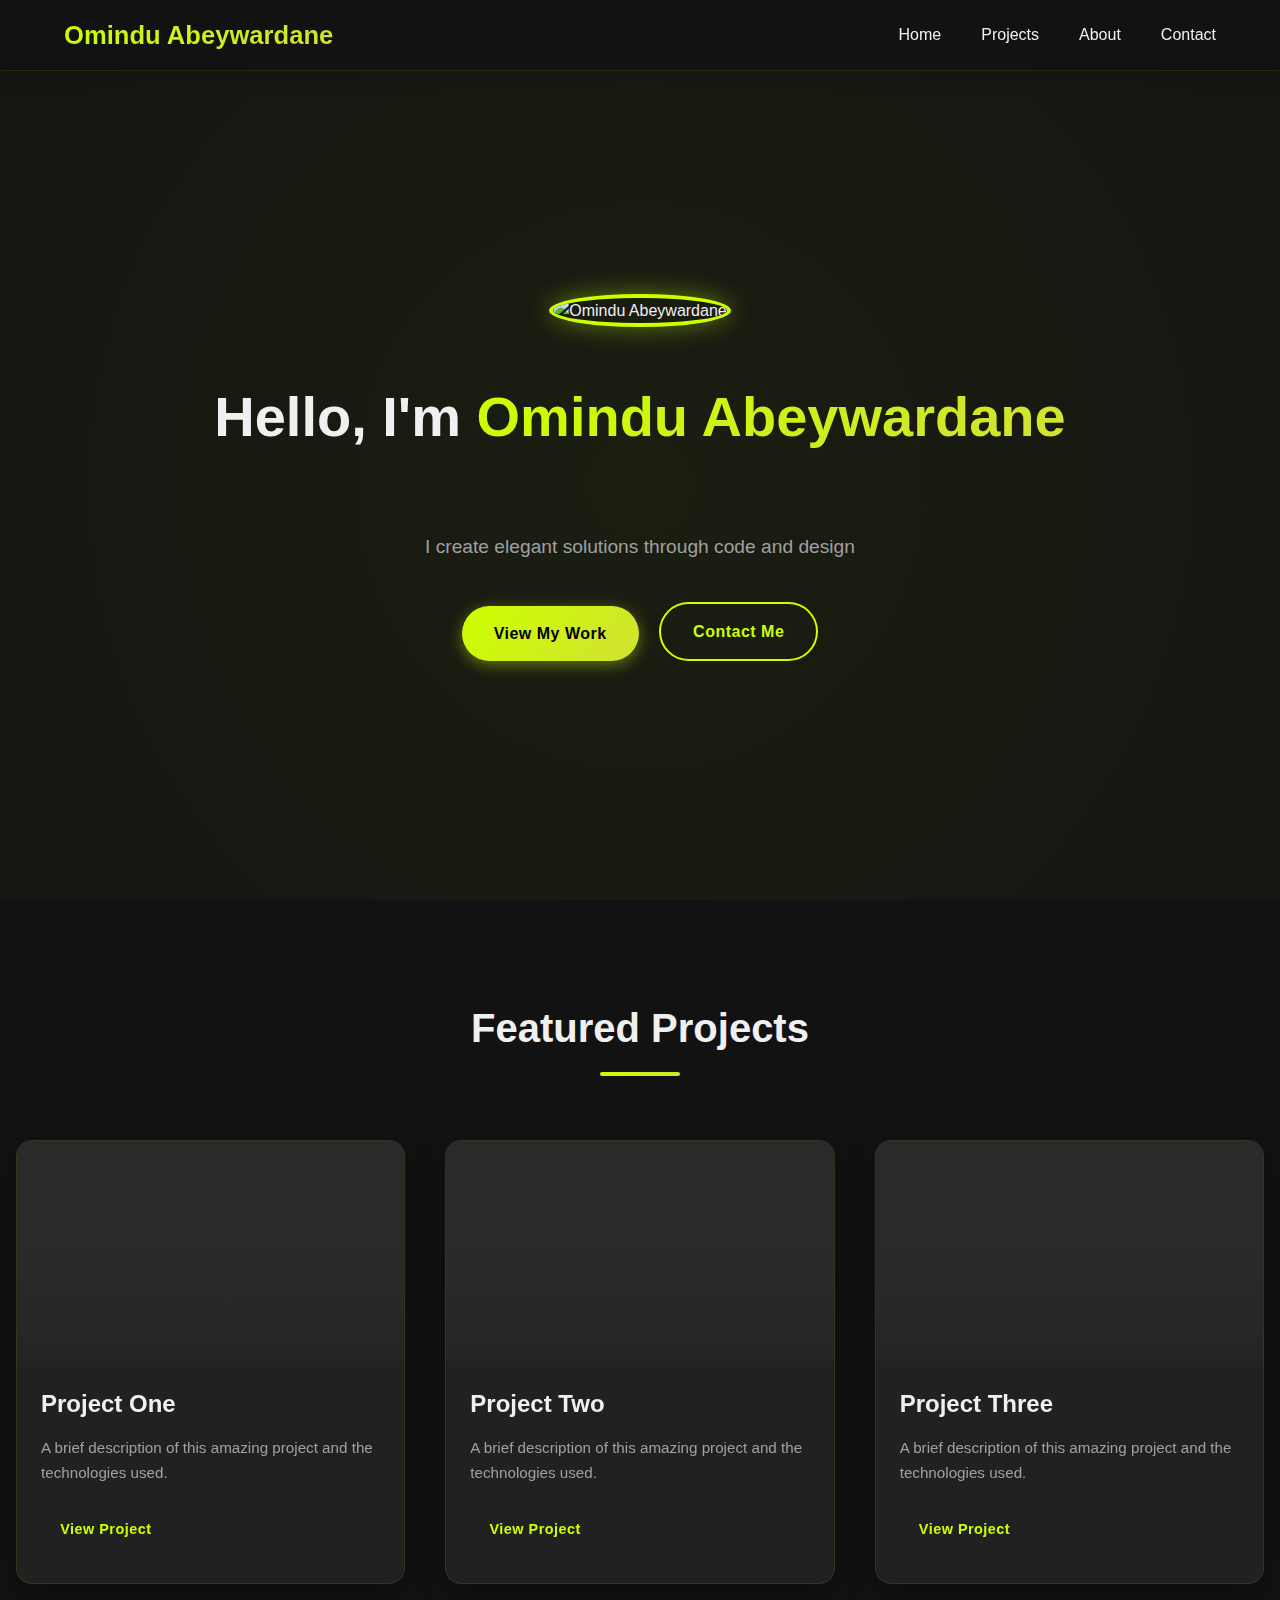
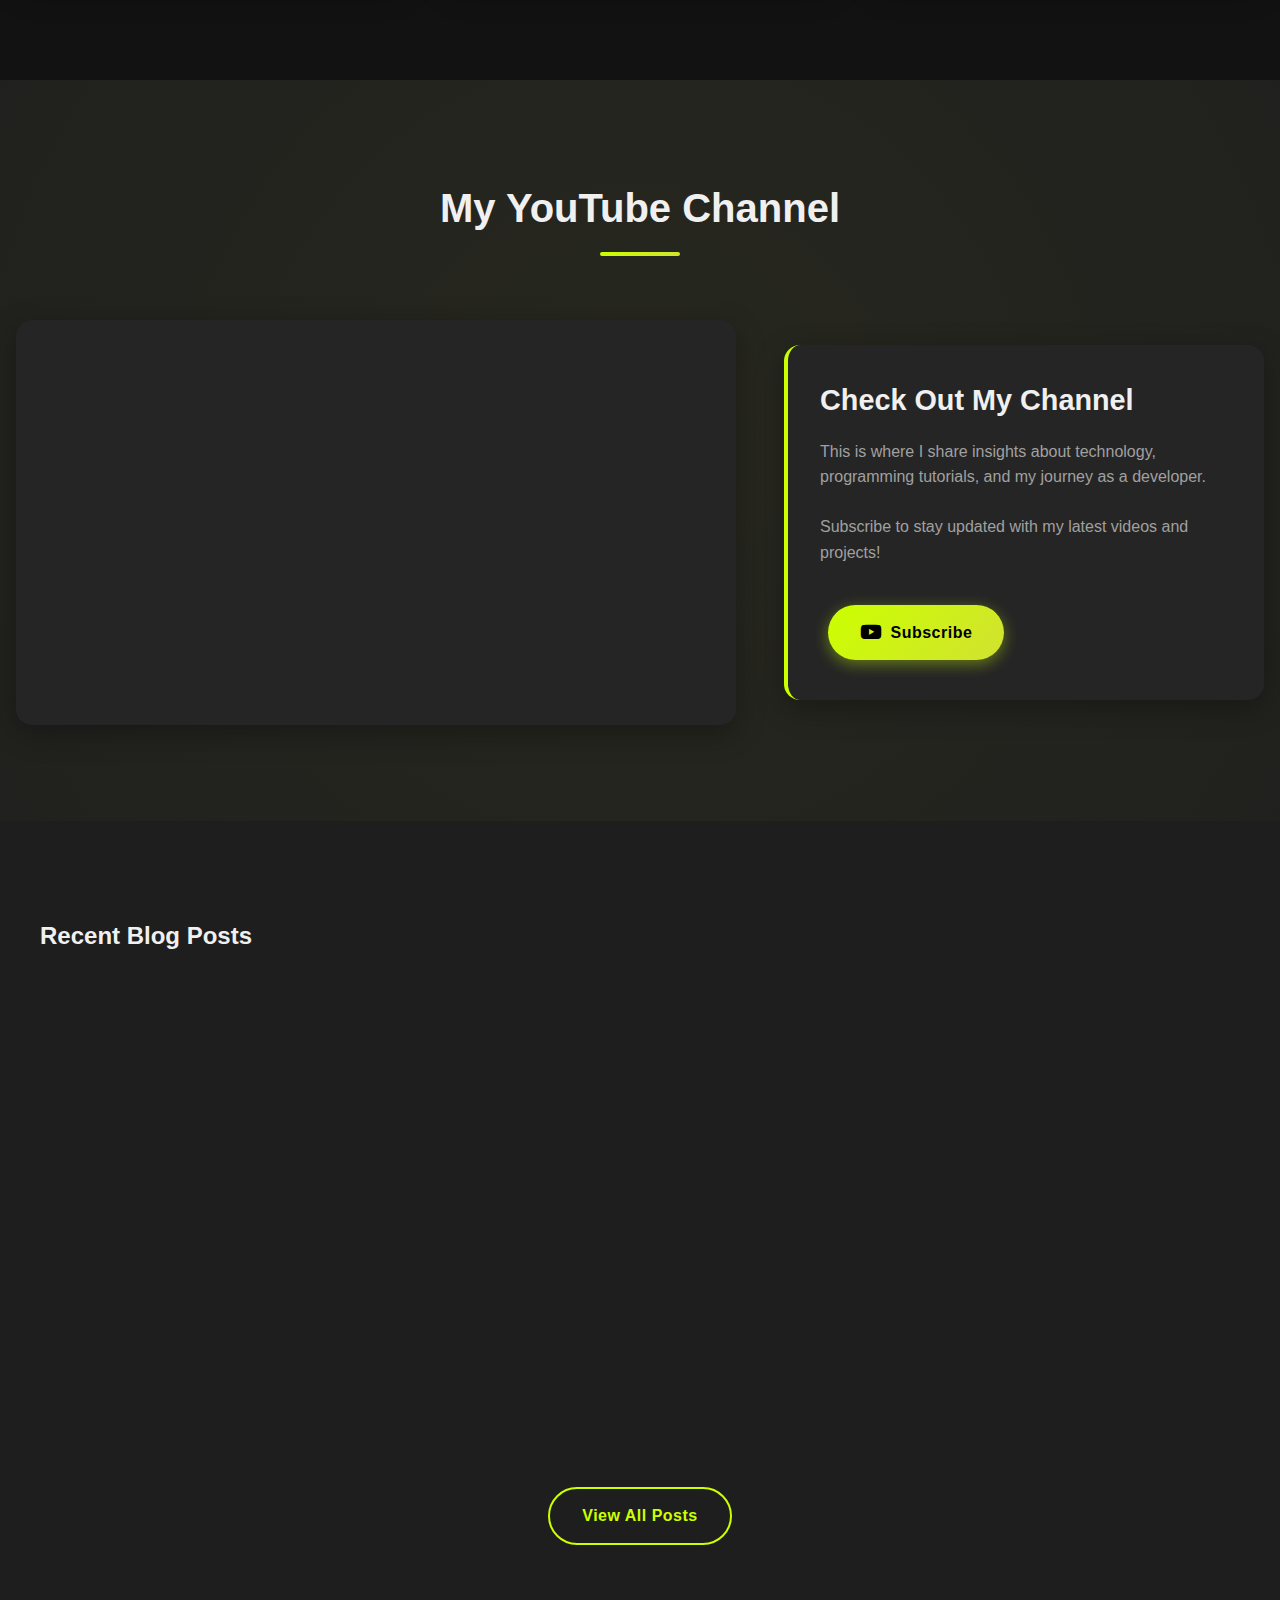
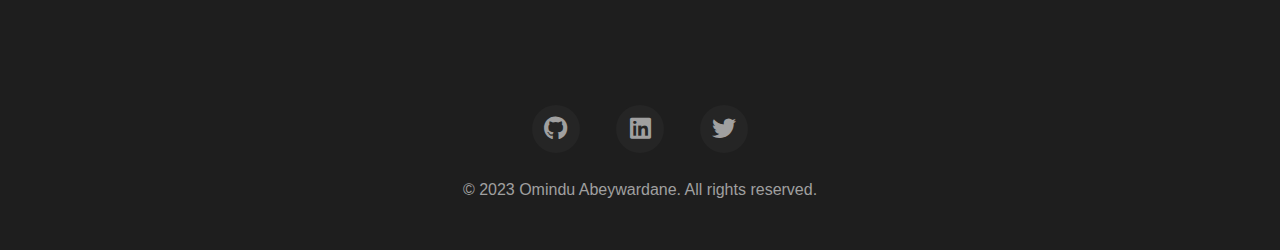
==== commit 918fd1e7: "ssummary" ====
--- a/index.html
+++ b/index.html
@@ -28,6 +28,9 @@
     <main>
         <section class="hero">
             <div class="hero-content">
+                <div class="hero-photo-container">
+                    <img src="images/profile-photo.png" alt="Omindu Abeywardane" class="hero-photo">
+                </div>
                 <h1>Hello, I'm <span class="highlight">Omindu Abeywardane</span></h1>
                 <h2>Software Developer & Designer</h2>
                 <p>I create elegant solutions through code and design</p>
@@ -37,7 +40,7 @@
                 </div>
             </div>
         </section>
-
+        
         <section class="featured-projects">
             <h2>Featured Projects</h2>
             <div class="projects-container">
--- a/css/styles.css
+++ b/css/styles.css
@@ -843,4 +843,41 @@
       transform: scale(4);
       opacity: 0;
   }
+}
+
+
+/* Hero Photo Styling */
+.hero-photo-container {
+  margin-bottom: 2rem;
+}
+
+.hero-photo {
+  width: 200px;
+  height: 200px;
+  object-fit: contain;
+  border-radius: 50%;
+  border: 4px solid var(--accent-color);
+  box-shadow: 0 0 25px rgba(204, 255, 0, 0.4);
+  margin-bottom: 1.5rem;
+  animation: floatAnimation 3s ease-in-out infinite;
+}
+
+@keyframes floatAnimation {
+  0% {
+      transform: translateY(0);
+  }
+  50% {
+      transform: translateY(-10px);
+  }
+  100% {
+      transform: translateY(0);
+  }
+}
+
+/* Responsive adjustments */
+@media screen and (max-width: 768px) {
+  .hero-photo {
+      width: 150px;
+      height: 150px;
+  }
 }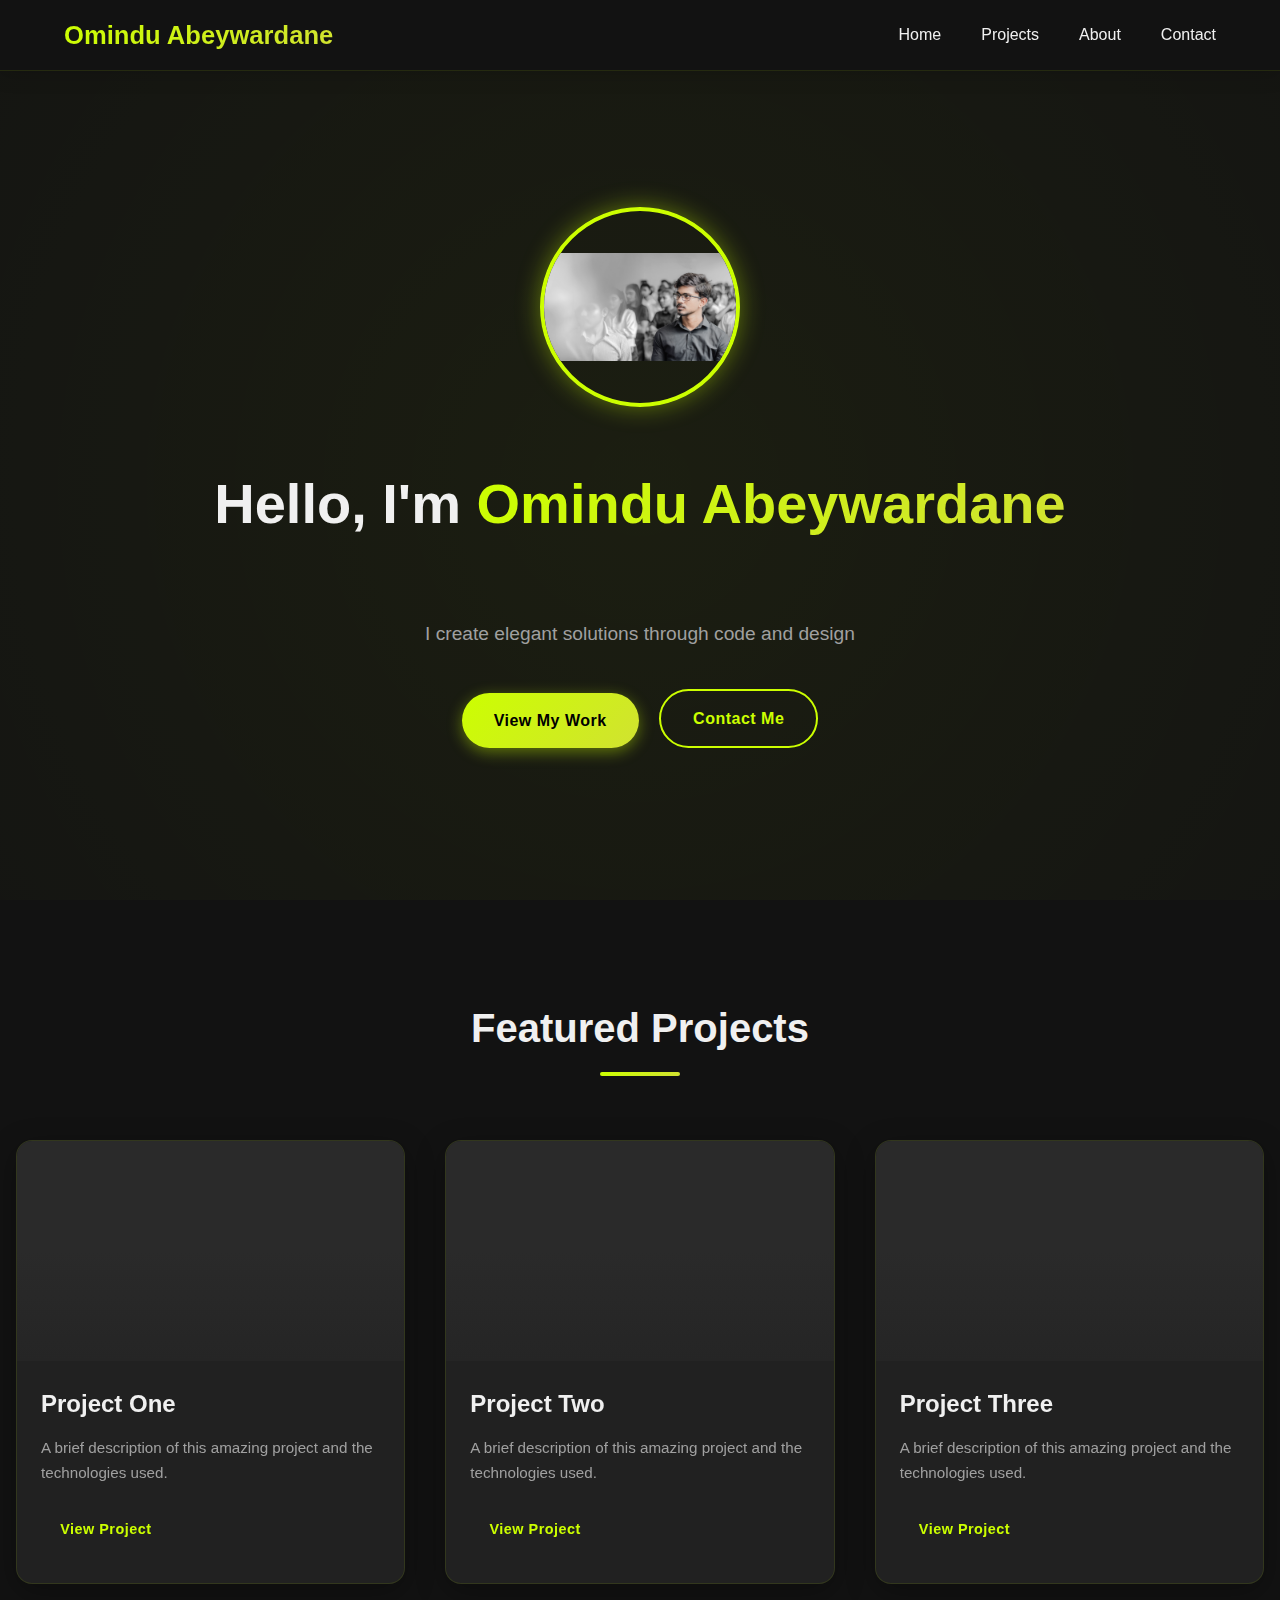
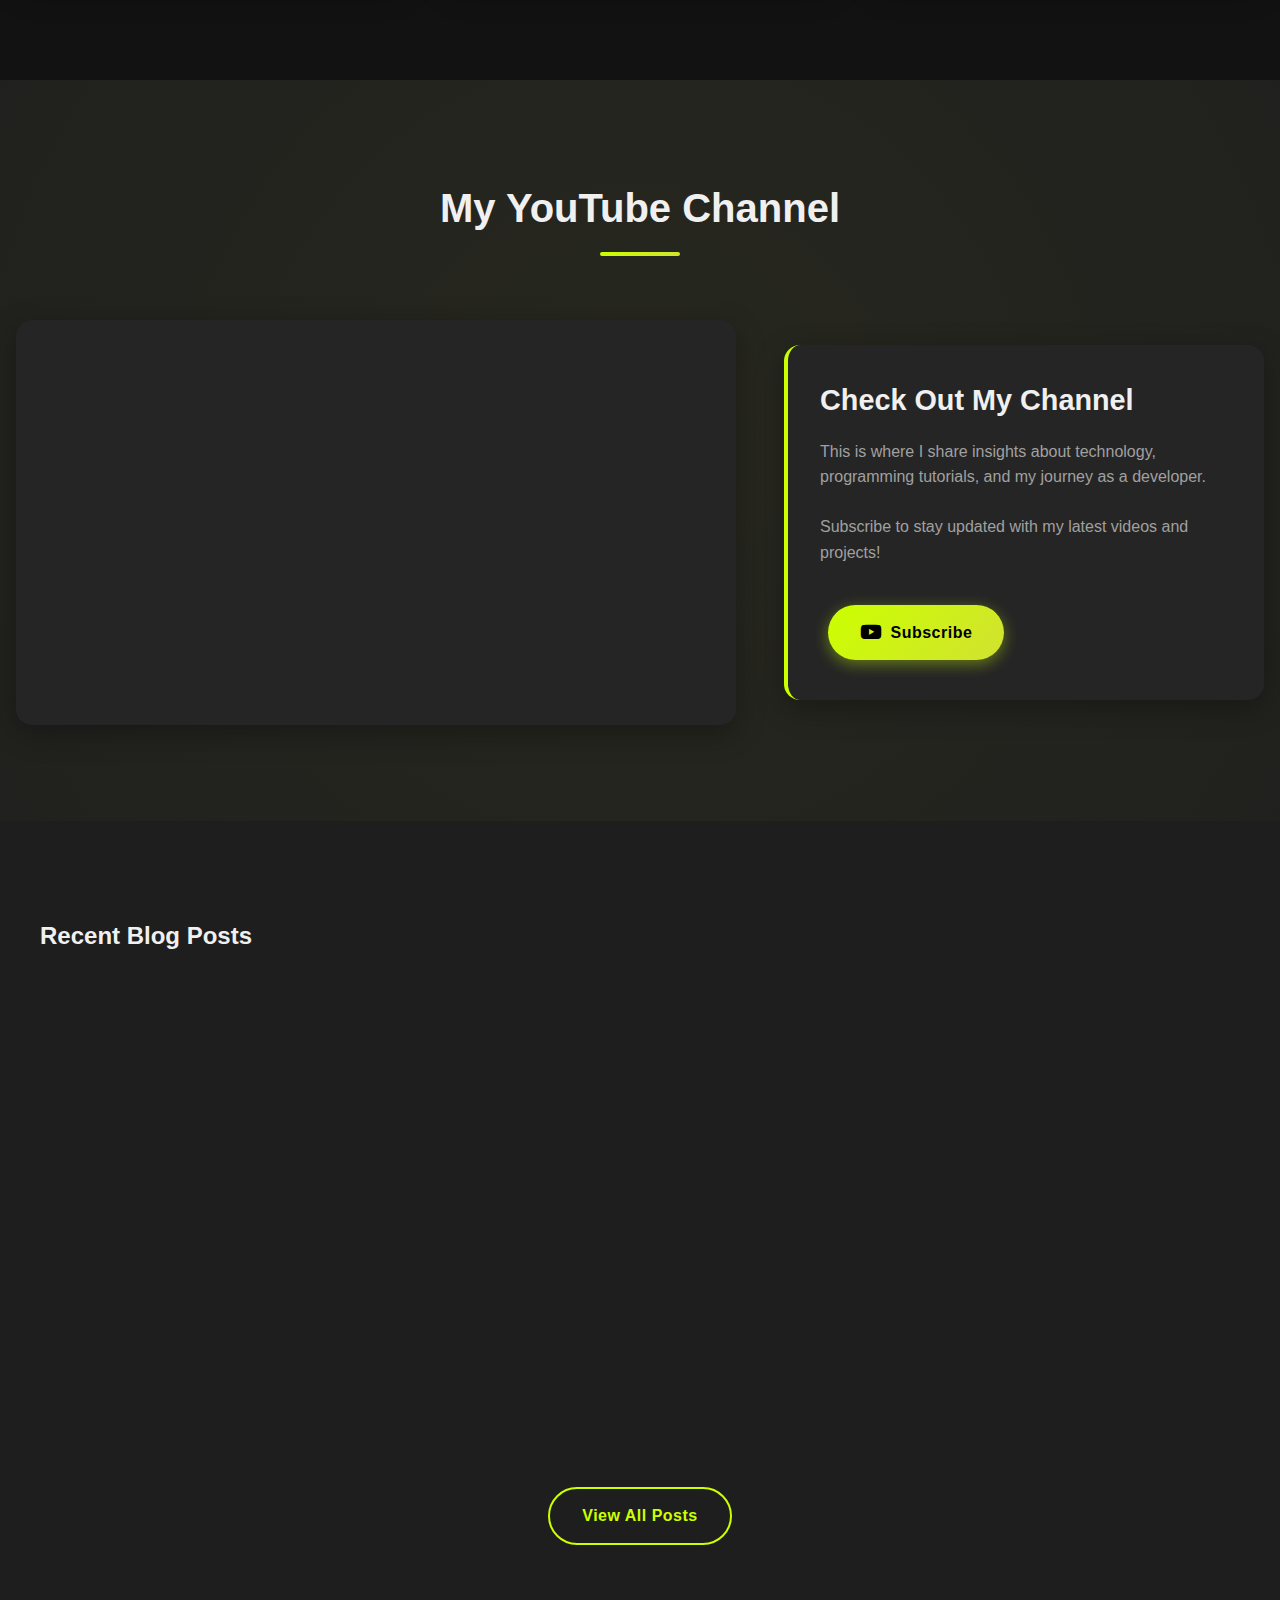
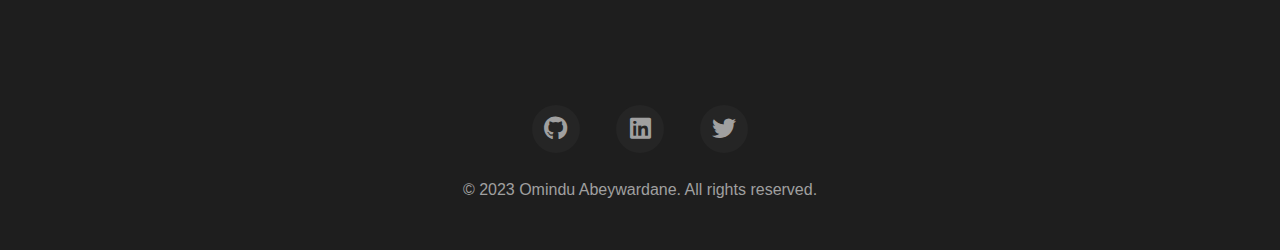
==== commit 6a08b1e7: "Update index.html" ====
--- a/index.html
+++ b/index.html
@@ -29,7 +29,7 @@
         <section class="hero">
             <div class="hero-content">
                 <div class="hero-photo-container">
-                    <img src="images/profile-photo.png" alt="Omindu Abeywardane" class="hero-photo">
+                    <img src="images/DPimg.png" alt="Omindu Abeywardane" class="hero-photo">
                 </div>
                 <h1>Hello, I'm <span class="highlight">Omindu Abeywardane</span></h1>
                 <h2>Software Developer & Designer</h2>
@@ -40,7 +40,7 @@
                 </div>
             </div>
         </section>
-        
+
         <section class="featured-projects">
             <h2>Featured Projects</h2>
             <div class="projects-container">
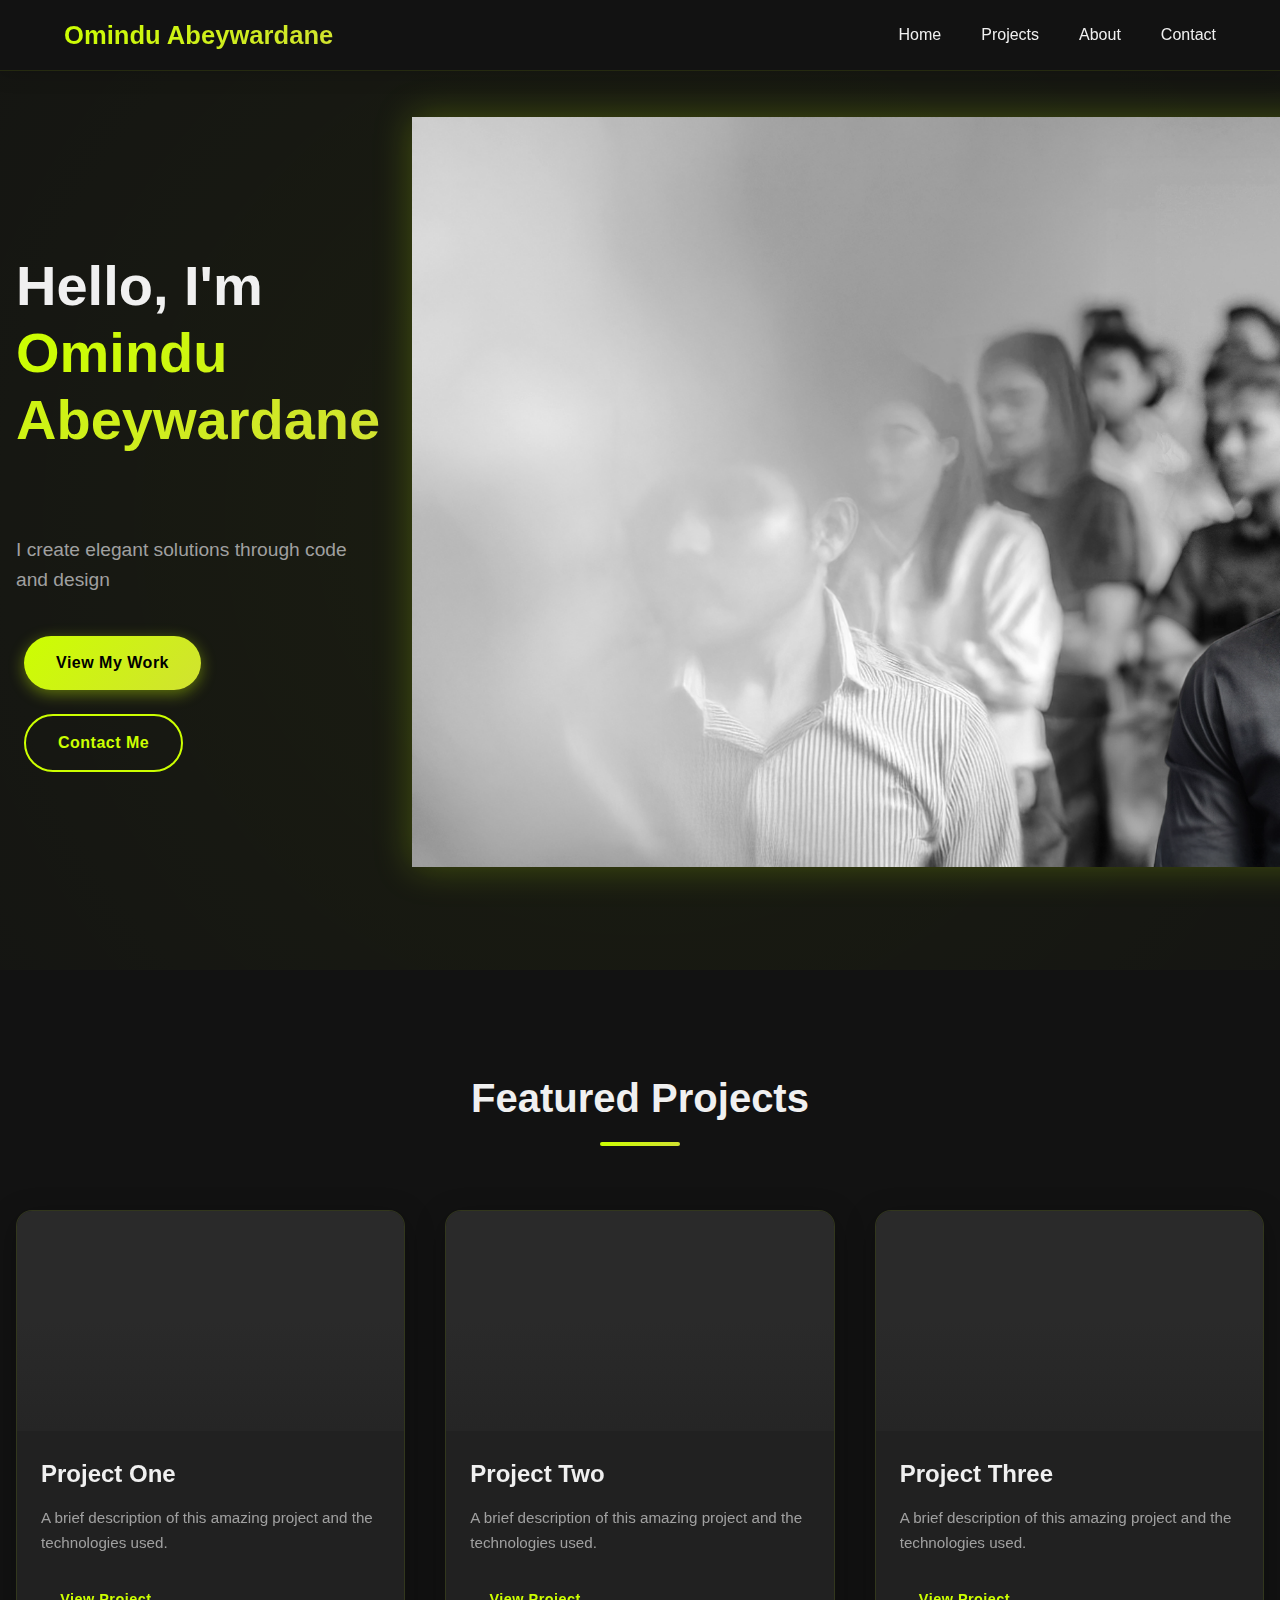
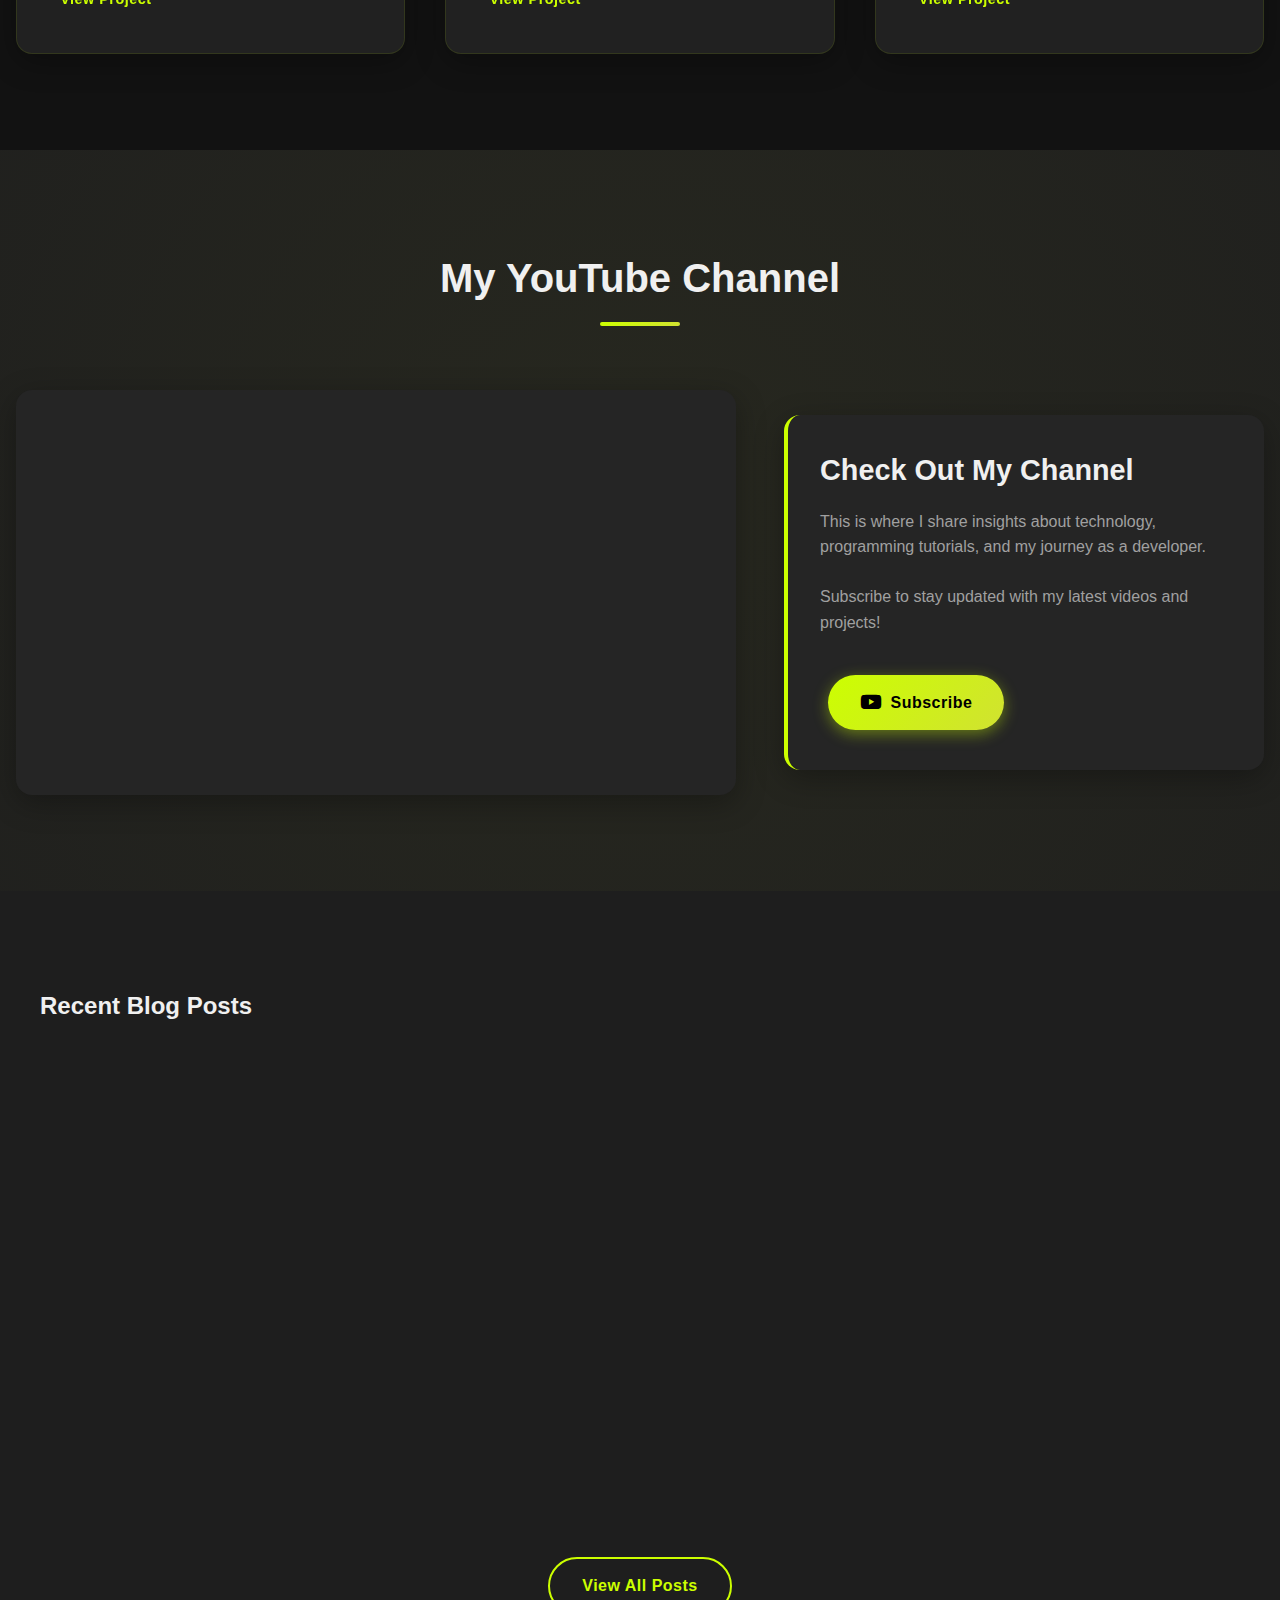
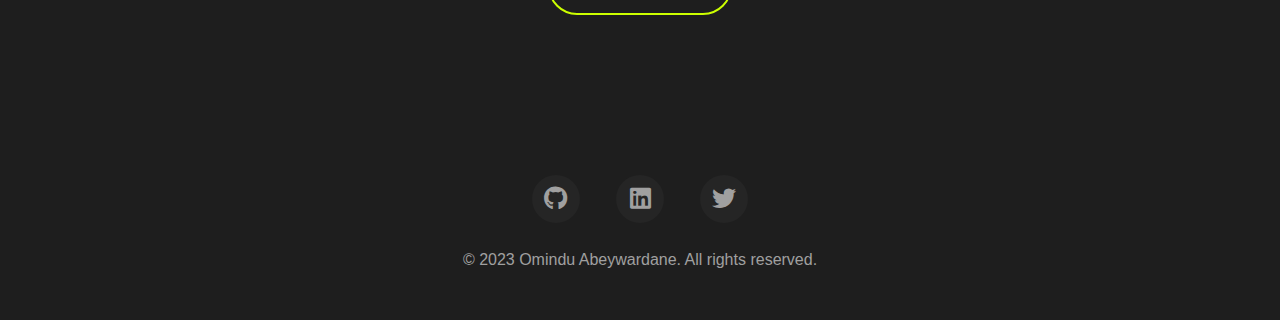
==== commit c5adcb67: "commit" ====
--- a/index.html
+++ b/index.html
@@ -26,17 +26,21 @@
     </header>
 
     <main>
+
+
         <section class="hero">
-            <div class="hero-content">
+            <div class="hero-container">
+                <div class="hero-content">
+                    <h1>Hello, I'm <span class="highlight">Omindu Abeywardane</span></h1>
+                    <h2>Software Developer & Designer</h2>
+                    <p>I create elegant solutions through code and design</p>
+                    <div class="cta-buttons">
+                        <a href="projects.html" class="btn primary-btn">View My Work</a>
+                        <a href="contact.html" class="btn secondary-btn">Contact Me</a>
+                    </div>
+                </div>
                 <div class="hero-photo-container">
                     <img src="images/DPimg.png" alt="Omindu Abeywardane" class="hero-photo">
-                </div>
-                <h1>Hello, I'm <span class="highlight">Omindu Abeywardane</span></h1>
-                <h2>Software Developer & Designer</h2>
-                <p>I create elegant solutions through code and design</p>
-                <div class="cta-buttons">
-                    <a href="projects.html" class="btn primary-btn">View My Work</a>
-                    <a href="contact.html" class="btn secondary-btn">Contact Me</a>
                 </div>
             </div>
         </section>
--- a/css/styles.css
+++ b/css/styles.css
@@ -880,4 +880,101 @@
       width: 150px;
       height: 150px;
   }
+}
+
+
+/* Update Hero Section Styling */
+.hero {
+  min-height: 100vh;
+  display: flex;
+  align-items: center;
+  padding: 2rem 1rem;
+  background: var(--bg-primary);
+  position: relative;
+  overflow: hidden;
+}
+
+.hero::before {
+  content: '';
+  position: absolute;
+  top: -50%;
+  left: -50%;
+  width: 200%;
+  height: 200%;
+  background: radial-gradient(circle, rgba(204, 255, 0, 0.05) 0%, rgba(18, 18, 18, 0) 70%);
+  z-index: 0;
+}
+
+.hero-container {
+  display: flex;
+  align-items: center;
+  max-width: 1400px;
+  width: 100%;
+  margin: 0 auto;
+  z-index: 2;
+  position: relative;
+}
+
+.hero-content {
+  flex: 1;
+  max-width: 600px;
+  text-align: left;
+  padding-right: 2rem;
+}
+
+.hero-photo-container {
+  flex: 1;
+  display: flex;
+  justify-content: flex-end;
+  align-items: center;
+  height: calc(100vh - var(--nav-height) - 4rem);
+  max-height: 750px;
+}
+
+.hero-photo {
+  width: auto;
+  height: 100%;
+  max-height: 750px;
+  object-fit: contain;
+  border-radius: 0;
+  border: none;
+  box-shadow: 0 0 35px rgba(204, 255, 0, 0.25);
+  animation: floatAnimation 4s ease-in-out infinite;
+}
+
+/* Update responsive styles for hero section */
+@media screen and (max-width: 992px) {
+  .hero-container {
+      flex-direction: column-reverse;
+  }
+  
+  .hero-content {
+      text-align: center;
+      padding-right: 0;
+      margin-top: 2rem;
+  }
+  
+  .hero-photo-container {
+      height: auto;
+      max-height: 60vh;
+      justify-content: center;
+  }
+  
+  .hero-photo {
+      max-width: 100%;
+      height: auto;
+      max-height: 60vh;
+  }
+}
+
+@keyframes floatAnimation {
+  0% {
+      transform: translateY(0) rotate(0deg);
+  }
+  50% {
+      transform: translateY(-15px) rotate(1deg);
+  }
+  100% {
+      transform: translateY(0) rotate(0deg);
+  }
 }